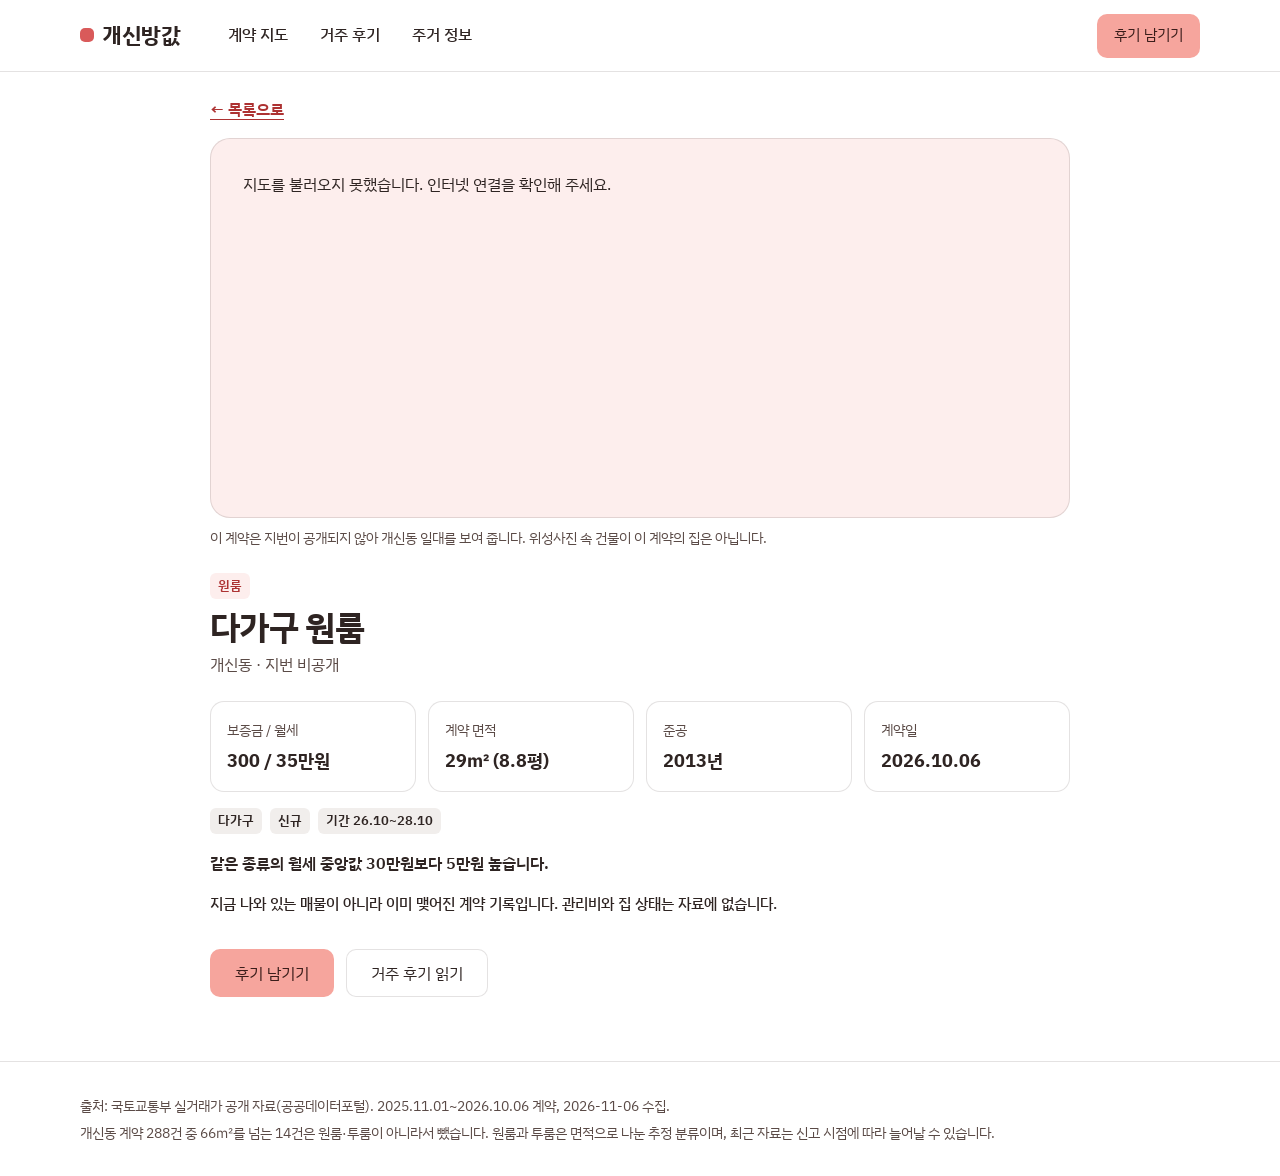
==== detail.html @ 0a4c121d "개신방값 사이트 첫 공개 Co-Authored-By: Claude Opus 5.5 <noreply@anthropic.com>" ====
<!doctype html>
<html lang="ko">
<head>
<meta charset="utf-8">
<meta name="viewport" content="width=device-width, initial-scale=1, viewport-fit=cover">
<link rel="preconnect" href="https://fonts.googleapis.com">
<link rel="preconnect" href="https://fonts.gstatic.com" crossorigin>
<link rel="stylesheet" href="https://fonts.googleapis.com/css2?family=IBM+Plex+Sans+KR:wght@400;500;600;700&display=swap">
<link rel="stylesheet" href="assets/vendor/leaflet.css">
<link rel="stylesheet" href="assets/site.css">
<title>계약 상세 | 개신방값</title>
<meta name="description" content="개신동 전월세 계약 상세 정보와 위성사진.">
</head>
<body data-page="detail">
<div id="head"></div>
<main id="main"><div class="wrap detail" id="detail"></div></main>
<div id="foot"></div>
<script src="assets/vendor/leaflet.js"></script>
<script src="assets/data.js"></script>
<script src="assets/coords.js"></script>
<script src="assets/site.js"></script>
</body>
</html>
---- assets/site.css ----
*, *::before, *::after { box-sizing: border-box; }
html, body { margin: 0; }

:root {
  --ground: #ffffff;
  --ground-alt: #fdeeed;
  --surface: #ffffff;
  --ink: #2e2422;
  --muted: #5a4a46;
  --line: rgba(46, 36, 34, .13);
  --accent: #f6a59d;
  --accent-hover: #f29389;
  --accent-ink: #3a1d1a;
  --accent-text: #ad3232;
  --mark: #d95a5a;
  --r-lg: 20px;
  --r-md: 14px;
  --r-sm: 10px;
  --nav: 72px;
  --tabs: 0px;
  --gut: 80px;
  --ease-out: cubic-bezier(.23, 1, .32, 1);
  color-scheme: light;
}

body {
  background: var(--ground);
  color: var(--ink);
  font: 400 16px/1.65 'IBM Plex Sans KR', 'Apple SD Gothic Neo', 'Malgun Gothic', sans-serif;
  word-break: keep-all;
  overflow-wrap: anywhere;
  padding-top: var(--nav);
  padding-bottom: var(--tabs);
}

a { color: inherit; }
h1, h2, h3, p, ul, ol { margin: 0; padding: 0; }
ul, ol { list-style: none; }
h1 { font-size: clamp(34px, 4.2vw, 56px); line-height: 1.18; font-weight: 700; letter-spacing: -.02em; }
h2 { font-size: clamp(26px, 2.8vw, 36px); line-height: 1.25; font-weight: 700; letter-spacing: -.015em; }
h3 { font-size: 22px; line-height: 1.35; font-weight: 600; }

:focus-visible { outline: 3px solid var(--accent-text); outline-offset: 2px; }

.wrap { width: min(1280px, 100% - var(--gut) * 2); margin: 0 auto; }
.skip { position: absolute; left: 0; top: 0; width: 1px; height: 1px; clip-path: inset(50%); }
.skip:focus { width: auto; height: auto; clip-path: none; background: var(--surface); padding: 8px 16px; z-index: 30; }

/* 머리글 */
.nav { position: fixed; inset: 0 0 auto; height: var(--nav); background: var(--ground); border-bottom: 1px solid var(--line); z-index: 10; }
.nav .wrap { height: 100%; display: flex; align-items: center; justify-content: space-between; gap: 32px; }
.logo { font-size: 22px; font-weight: 700; letter-spacing: -.02em; text-decoration: none; display: inline-flex; align-items: center; gap: 8px; }
.logo::before { content: ''; width: 14px; height: 14px; border-radius: 5px; background: var(--mark); }
.menu { display: flex; gap: 32px; }
.menu a { font-size: 16px; font-weight: 500; text-decoration: none; padding: 8px 0; border-bottom: 2px solid transparent; transition: color 150ms ease, border-color 150ms ease; white-space: nowrap; }
.menu a[aria-current='page'] { border-bottom-color: var(--mark); font-weight: 600; }
.tabs { display: none; }

/* 버튼 */
.btn { display: inline-flex; align-items: center; justify-content: center; min-height: 48px; padding: 0 24px; border-radius: var(--r-sm); border: 1px solid transparent; font: 600 16px/1 inherit; font-family: inherit; text-decoration: none; cursor: pointer; transition: transform 160ms var(--ease-out), background-color 150ms ease, border-color 150ms ease; }
.btn:active { transform: scale(.97); }
.btn--primary { background: var(--accent); color: var(--accent-ink); }
.btn--secondary { background: var(--surface); color: var(--ink); border-color: var(--line); }
.btn-row { display: flex; gap: 12px; flex-wrap: wrap; }
.link { color: var(--accent-text); font-weight: 600; text-underline-offset: 4px; }

/* 첫 화면 */
.hero { padding: 64px 0; background: var(--ground-alt); }
.hero .wrap { display: grid; grid-template-columns: minmax(0, 7fr) minmax(0, 5fr); gap: 64px; align-items: center; }
.hero .eyebrow { font-size: 15px; font-weight: 600; color: var(--accent-text); margin-bottom: 12px; }
.hero .lead { font-size: 19px; margin: 24px 0 32px; max-width: 34em; }
.facts { display: grid; grid-template-columns: repeat(3, minmax(0, 1fr)); gap: 24px; margin-top: 48px; padding-top: 24px; border-top: 1px solid var(--line); }
.facts dt { font-size: 14px; color: var(--muted); }
.facts dd { margin: 4px 0 0; font-size: 26px; font-weight: 700; letter-spacing: -.01em; }
.panel { background: var(--surface); border: 1px solid var(--line); border-radius: var(--r-lg); padding: 24px; }
.panel h2 { font-size: 20px; font-weight: 600; letter-spacing: 0; margin-bottom: 12px; }
.recent li { padding: 16px 0; border-top: 1px solid var(--line); }
.recent li:last-child { padding-bottom: 0; }
.recent .price { font-size: 20px; }
.panel .link { display: inline-block; margin-top: 16px; }

/* 구역 */
section.block { padding: 96px 0; }
section.block--alt { background: var(--ground-alt); }
.block .sub { margin-top: 12px; max-width: 44em; color: var(--muted); }
.grid3 { display: grid; grid-template-columns: repeat(3, minmax(0, 1fr)); gap: 24px; margin-top: 48px; }
.tile { display: block; background: var(--surface); border: 1px solid var(--line); border-radius: var(--r-lg); padding: 32px; text-decoration: none; transition: transform 200ms var(--ease-out), border-color 150ms ease; }
.tile .count { color: var(--muted); font-size: 15px; margin-top: 4px; }
.tile .big { font-size: 30px; font-weight: 700; letter-spacing: -.01em; margin-top: 24px; }
.tile .note { font-size: 15px; color: var(--muted); }
.tile .link { display: inline-block; margin-top: 24px; }
.split { display: grid; grid-template-columns: minmax(0, 5fr) minmax(0, 7fr); gap: 64px; align-items: start; }

/* 차트 */
.chart { margin-top: 0; }
.bars { display: grid; grid-template-columns: repeat(var(--n), minmax(0, 1fr)); gap: 2px; height: 260px; align-items: end; border-bottom: 1px solid var(--line); }
.bar { position: relative; height: 100%; display: flex; flex-direction: column; justify-content: flex-end; align-items: center; outline-offset: -2px; }
.bar i { display: block; width: min(100%, 28px); background: var(--mark); border-radius: 4px 4px 0 0; }
.bar b { font-size: 14px; font-weight: 600; margin-bottom: 4px; }
.bar .tip { --tx: -50%; position: absolute; left: 50%; bottom: calc(100% - 28px); transform: translate(var(--tx), 4px); background: var(--ink); color: #fff; font-size: 14px; padding: 4px 8px; border-radius: 6px; white-space: nowrap; opacity: 0; pointer-events: none; transition: opacity 125ms ease, transform 125ms var(--ease-out); z-index: 2; }
.bar:nth-child(-n+3) .tip { --tx: 0%; left: 0; }
.bar:nth-last-child(-n+3) .tip { --tx: 0%; left: auto; right: 0; }
.bar:hover .tip, .bar:focus .tip { opacity: 1; transform: translate(var(--tx), 0); }
.axis { display: grid; grid-template-columns: repeat(var(--n), minmax(0, 1fr)); gap: 2px; margin-top: 8px; font-size: 13px; color: var(--muted); text-align: center; }
.hbars li { display: grid; grid-template-columns: 120px minmax(0, 1fr) 48px; gap: 12px; align-items: center; padding: 6px 0; font-size: 15px; }
.hbars i { display: block; height: 16px; min-width: 4px; background: var(--mark); border-radius: 0 4px 4px 0; }
.hbars span:last-child { text-align: right; font-weight: 600; }
details { margin-top: 16px; font-size: 15px; }
summary { cursor: pointer; color: var(--accent-text); font-weight: 600; }

table { width: 100%; border-collapse: collapse; font-size: 15px; font-variant-numeric: tabular-nums; }
th, td { text-align: left; padding: 12px 8px; border-bottom: 1px solid var(--line); }
th { font-weight: 600; color: var(--muted); font-size: 14px; }

/* 목록 화면 */
.pagehead { padding: 48px 0 32px; background: var(--ground-alt); }
.pagehead .sub { margin-top: 12px; max-width: 46em; }
.notice { margin-top: 16px; font-size: 15px; font-weight: 500; }
.filters { display: flex; flex-wrap: wrap; gap: 16px; align-items: end; padding: 24px 0; border-bottom: 1px solid var(--line); }
.field { display: grid; gap: 4px; font-size: 14px; color: var(--muted); font-weight: 500; min-width: 136px; }
select { font: 500 16px/1.2 inherit; font-family: inherit; color: var(--ink); background: var(--surface); border: 1px solid var(--line); border-radius: var(--r-sm); min-height: 44px; padding: 0 12px; }
.seg { display: inline-flex; background: var(--surface); border: 1px solid var(--line); border-radius: var(--r-sm); padding: 3px; }
.seg button { font: 500 15px/1 inherit; font-family: inherit; min-height: 36px; padding: 0 16px; border: 0; border-radius: 7px; background: transparent; color: var(--ink); cursor: pointer; }
.seg button[aria-pressed='true'] { background: var(--accent); color: var(--accent-ink); font-weight: 600; }
.result { padding: 24px 0 16px; font-size: 17px; }
.result strong { font-weight: 700; }
.cards { display: grid; grid-template-columns: repeat(3, minmax(0, 1fr)); gap: 16px; padding-bottom: 96px; }
.card { background: var(--surface); border: 1px solid var(--line); border-radius: var(--r-md); padding: 20px; display: grid; gap: 8px; align-content: start; }
.price { font-size: 22px; font-weight: 700; letter-spacing: -.01em; display: flex; align-items: center; gap: 8px; flex-wrap: wrap; }
.chip { font-size: 13px; font-weight: 600; letter-spacing: 0; padding: 2px 8px; border-radius: 6px; background: var(--ground-alt); color: var(--accent-text); }
.chip--jeonse { background: #eef1ec; color: #3f5a42; }
.spec { font-size: 16px; }
.meta { font-size: 14px; color: var(--muted); }
.empty { grid-column: 1 / -1; text-align: center; padding: 64px 16px; display: grid; gap: 16px; justify-items: center; }

/* 주거 정보 */
.checks { margin-top: 48px; display: grid; grid-template-columns: repeat(2, minmax(0, 1fr)); gap: 16px 64px; }
.checks li { padding: 20px 0; border-top: 1px solid var(--line); }
.checks p { margin-top: 4px; }

.foot { border-top: 1px solid var(--line); padding: 32px 0; font-size: 14px; color: var(--muted); }
.foot p + p { margin-top: 4px; }

@media (hover: hover) and (pointer: fine) {
  .btn--primary:hover { background: var(--accent-hover); }
  .btn--secondary:hover { border-color: var(--ink); }
  .tile:hover { transform: translateY(-2px); border-color: var(--ink); }
  .menu a:hover { border-bottom-color: var(--line); }
  .menu a[aria-current='page']:hover { border-bottom-color: var(--mark); }
}

@media (max-width: 1023px) {
  :root { --gut: 40px; }
  .hero .wrap, .split { grid-template-columns: minmax(0, 1fr); gap: 48px; }
  .cards { grid-template-columns: repeat(2, minmax(0, 1fr)); }
  .menu { gap: 20px; }
}

@media (max-width: 719px) {
  :root { --gut: 16px; --nav: 56px; --tabs: calc(60px + env(safe-area-inset-bottom)); }
  .menu { display: none; }
  .tabs { position: fixed; inset: auto 0 0; display: grid; grid-template-columns: repeat(5, minmax(0, 1fr)); background: var(--surface); border-top: 1px solid var(--line); padding-bottom: env(safe-area-inset-bottom); z-index: 10; }
  .tabs a { min-height: 60px; display: flex; align-items: center; justify-content: center; text-align: center; font-size: 14px; font-weight: 500; line-height: 1.2; text-decoration: none; color: var(--muted); }
  .tabs a[aria-current='page'] { color: var(--accent-text); font-weight: 700; box-shadow: inset 0 2px 0 var(--mark); }
  .hero { padding: 40px 0; }
  .hero .lead { font-size: 17px; }
  .btn-row .btn { width: 100%; }
  .facts { grid-template-columns: repeat(2, minmax(0, 1fr)); gap: 16px; margin-top: 32px; }
  .facts dd { font-size: 22px; }
  section.block { padding: 64px 0; }
  .grid3, .cards, .checks { grid-template-columns: minmax(0, 1fr); }
  .grid3 { margin-top: 32px; gap: 12px; }
  .tile { padding: 24px; }
  .cards { padding-bottom: 48px; gap: 12px; }
  .filters { display: grid; grid-template-columns: repeat(2, minmax(0, 1fr)); gap: 12px; }
  .filters .field--seg { grid-column: 1 / -1; }
  .field { min-width: 0; }
  .seg { display: grid; grid-template-columns: repeat(3, minmax(0, 1fr)); }
  select { width: 100%; }
  .bars { height: 200px; }
  .axis { font-size: 13px; }
  .axis span:nth-child(even) { visibility: hidden; }
  .hbars li { grid-template-columns: 92px minmax(0, 1fr) 40px; gap: 8px; }
}

@media (prefers-reduced-motion: reduce) {
  .btn, .tile, .bar .tip { transition: none; }
  .btn:active { transform: none; }
  .tile:hover { transform: none; }
}

/* 거주 후기 */
.headaction { margin-top: 24px; }
.notice:empty { display: none; }
.seg--rooms button { white-space: nowrap; }
.facts--tight { margin: 0 0 24px; padding-top: 0; border-top: 0; }
.facts--tight:empty { display: none; }
.facts--tight dd { font-size: 20px; }
.comment { white-space: pre-line; }
.formwrap .sub { margin-bottom: 32px; }
fieldset { border: 0; border-top: 1px solid var(--line); margin: 0; padding: 24px 0 32px; min-width: 0; }
legend { font-size: 20px; font-weight: 600; padding: 0 16px 0 0; }
.formgrid { display: grid; grid-template-columns: repeat(3, minmax(0, 1fr)); gap: 16px 24px; margin-top: 12px; }
.formgrid select { width: 100%; }
.field--wide { margin-top: 12px; }
input:not([type='checkbox']), textarea { font: 400 16px/1.5 inherit; font-family: inherit; color: var(--ink); background: var(--surface); border: 1px solid var(--line); border-radius: var(--r-sm); min-height: 44px; padding: 8px 12px; width: 100%; }
input::placeholder { color: var(--muted); }
.checks-row { margin-top: 16px; font-size: 14px; font-weight: 500; color: var(--muted); }
.checks-row div { display: flex; flex-wrap: wrap; gap: 8px 20px; margin-top: 4px; }
.check { display: inline-flex; align-items: center; gap: 8px; min-height: 36px; font-size: 16px; color: var(--ink); cursor: pointer; }
.check input { width: 20px; height: 20px; accent-color: var(--accent-text); flex: none; }
.check--agree { align-items: flex-start; margin-bottom: 8px; }
.check--agree input { margin-top: 3px; }
.formerror { color: var(--accent-text); font-weight: 600; min-height: 28px; margin-bottom: 8px; }
.btn:disabled { opacity: .55; cursor: default; }

@media (max-width: 1023px) {
  .formgrid { grid-template-columns: repeat(2, minmax(0, 1fr)); }
}
@media (max-width: 719px) {
  .formgrid { grid-template-columns: minmax(0, 1fr); }
  .seg--rooms { grid-template-columns: repeat(2, minmax(0, 1fr)); }
  .tabs { grid-template-columns: repeat(6, minmax(0, 1fr)); }
  .tabs a { font-size: 13px; }
  #reviewForm .btn { width: 100%; }
}

.field[hidden] { display: none; }
html { scroll-padding-top: calc(var(--nav) + 16px); }

/* 계약 지도 */
.nav .navaction { min-height: 44px; padding: 0 16px; font-size: 15px; }
.nav .wrap { justify-content: flex-start; }
.menu { margin-left: 16px; margin-right: auto; }
.explorehead { padding: 32px 0 16px; }
.explore-title { font-size: clamp(26px, 2.8vw, 36px); }
#intro { margin-top: 8px; max-width: 52em; }
.searchrow { display: grid; grid-template-columns: minmax(0, 1fr) 160px; gap: 8px; margin-top: 20px; }
.searchrow select { width: 100%; }
.chiprow { display: flex; flex-wrap: wrap; gap: 8px 24px; margin-top: 12px; }
.chipset { display: flex; flex-wrap: wrap; gap: 8px; }
.chipset button { font: 500 15px/1 inherit; font-family: inherit; min-height: 40px; padding: 0 16px; border: 1px solid var(--line); border-radius: 999px; background: var(--surface); color: var(--ink); cursor: pointer; transition: transform 160ms var(--ease-out), background-color 150ms ease, border-color 150ms ease; }
.chipset button:active { transform: scale(.97); }
.chipset button[aria-pressed='true'] { background: var(--accent); border-color: var(--accent); color: var(--accent-ink); font-weight: 600; }
.explore { display: grid; grid-template-columns: minmax(0, 1fr) minmax(0, 1.1fr); gap: 32px; align-items: start; padding-bottom: 64px; }
.explore .result { padding: 8px 0 12px; }
.lcards { display: grid; gap: 12px; }
.lcard { display: grid; grid-template-columns: 96px minmax(0, 1fr); gap: 16px; background: var(--surface); border: 1px solid var(--line); border-radius: var(--r-md); padding: 12px; text-decoration: none; transition: transform 200ms var(--ease-out), border-color 150ms ease; }
.thumb { aspect-ratio: 1; border-radius: var(--r-sm); background: var(--ground-alt); color: var(--accent-text); font-size: 14px; font-weight: 600; display: grid; place-items: center; overflow: hidden; }
.thumb img { width: 100%; height: 100%; object-fit: cover; display: block; }
.ltitle { display: flex; justify-content: space-between; gap: 8px; align-items: flex-start; }
.ltitle h3 { font-size: 17px; font-weight: 600; }
.ltitle .chip { flex: none; }
.lprice { font-size: 17px; font-weight: 700; color: var(--accent-text); margin: 2px 0; }
.mapbox { position: sticky; top: calc(var(--nav) + 16px); height: calc(100vh - var(--nav) - 32px); min-height: 420px; border-radius: var(--r-lg); overflow: hidden; border: 1px solid var(--line); isolation: isolate; background: var(--ground-alt); }
.mapcanvas { width: 100%; height: 100%; }
.mapseg { position: absolute; top: 12px; right: 12px; z-index: 1000; }
.mapfail { padding: 32px; }
.pricepin span { display: inline-block; transform: translate(-50%, -50%); white-space: nowrap; border-radius: 999px; font: 600 14px/1 'IBM Plex Sans KR', sans-serif; padding: 8px 12px; border: 1px solid var(--line); }
.pricepin span { background: var(--mark); border-color: var(--mark); color: #fff; }
.leaflet-popup-content a { display: block; margin-top: 4px; color: var(--accent-text); }

/* 계약 상세 */
.detail { max-width: 860px; padding: 24px 0 64px; }
.back { display: inline-block; margin-bottom: 16px; }
.mapbox--detail { position: relative; top: 0; height: 380px; min-height: 0; margin-bottom: 8px; }
.mapnote { font-size: 14px; color: var(--muted); margin-bottom: 8px; }
.detail > .chip { display: inline-block; margin-top: 16px; }
.detail h1 { font-size: clamp(26px, 3vw, 34px); margin-top: 8px; }
.detail .sub { margin-top: 4px; color: var(--muted); }
.detail h2 { font-size: 22px; margin: 40px 0 16px; }
.stats { display: grid; grid-template-columns: repeat(4, minmax(0, 1fr)); gap: 12px; margin: 24px 0 0; }
.stats div { background: var(--surface); border: 1px solid var(--line); border-radius: var(--r-md); padding: 16px; }
.stats dt { font-size: 14px; color: var(--muted); }
.stats dd { margin: 4px 0 0; font-size: 18px; font-weight: 700; }
.chips { display: flex; flex-wrap: wrap; gap: 8px; margin-top: 16px; }
.chip--plain { background: #f1eeec; color: var(--ink); }
.compare { margin-top: 16px; font-weight: 600; }
.detailaction { margin-top: 32px; }

@media (hover: hover) and (pointer: fine) {
  .lcard:hover { transform: translateY(-2px); border-color: var(--ink); }
  .chipset button:hover { border-color: var(--ink); }
}
@media (max-width: 1023px) {
  .explore { grid-template-columns: minmax(0, 1fr); gap: 16px; }
  .explore .mapbox { order: -1; position: relative; top: 0; height: 340px; min-height: 0; }
  .stats { grid-template-columns: repeat(2, minmax(0, 1fr)); }
}
@media (max-width: 719px) {
  .tabs { grid-template-columns: repeat(3, minmax(0, 1fr)); }
  .tabs a { font-size: 14px; }
  .nav .navaction { margin-left: auto; min-height: 40px; }
  .explorehead { padding-top: 20px; }
  .explore .mapbox { height: 280px; }
  .mapbox--detail { height: 260px; }
  .searchrow { grid-template-columns: minmax(0, 1fr) 124px; }
  .lcard { grid-template-columns: 76px minmax(0, 1fr); gap: 12px; }
  .detail { padding-top: 16px; }
}
@media (prefers-reduced-motion: reduce) {
  .lcard, .chipset button { transition: none; }
  .lcard:hover { transform: none; }
  .chipset button:active { transform: none; }
}
.mapseg { display: inline-flex; }
.maphidden { position: absolute; left: 12px; bottom: 28px; z-index: 1000; max-width: calc(100% - 24px); background: var(--surface); border: 1px solid var(--line); border-radius: var(--r-sm); padding: 6px 12px; font-size: 14px; font-weight: 500; }
.maphidden:empty { display: none; }

/* 앱형 지도 화면 */
body[data-page='home'] { padding-bottom: 0; }
.app { display: grid; grid-template-columns: 460px minmax(0, 1fr); height: calc(100dvh - var(--nav)); }
.listpane { overflow-y: auto; padding: 24px; border-right: 1px solid var(--line); background: var(--ground); }
.listpane .explore-title { font-size: 26px; }
.listpane #intro { font-size: 15px; }
.listpane .searchrow { grid-template-columns: minmax(0, 1fr) 132px; }
.listpane .chiprow { gap: 8px; }
.listpane .chipset button { min-height: 36px; padding: 0 14px; font-size: 14px; }
.listpane .result { padding: 16px 0 8px; display: flex; align-items: center; gap: 8px; }
.listpane .foot { border: 0; padding: 24px 0 0; }
.listpane .foot .wrap { width: 100%; }
.clearpick { margin-left: auto; font: 600 14px/1 inherit; font-family: inherit; color: var(--accent-text); background: none; border: 0; cursor: pointer; padding: 8px 0; text-decoration: underline; text-underline-offset: 4px; }
.mapbox--full { position: relative; top: 0; height: 100%; min-height: 0; border: 0; border-radius: 0; }
.leaflet-container { font-family: 'IBM Plex Sans KR', 'Malgun Gothic', sans-serif; }
.mapseg { box-shadow: 0 2px 10px rgba(46, 36, 34, .16); }
.maphidden { bottom: 24px; box-shadow: 0 2px 10px rgba(46, 36, 34, .16); }
.leaflet-control-zoom { border: 0 !important; box-shadow: 0 2px 10px rgba(46, 36, 34, .16) !important; }
.pricepin { width: 0 !important; height: 0 !important; }
.pricepin span { position: absolute; left: 0; bottom: 8px; transform: translateX(-50%); padding: 8px 12px; background: var(--surface); color: var(--ink); border: 0; border-radius: 12px; font-size: 15px; font-weight: 700; box-shadow: 0 3px 12px rgba(46, 36, 34, .28); transition: transform 160ms var(--ease-out), background-color 150ms ease, color 150ms ease; }
.pricepin span::after { content: ''; position: absolute; left: 50%; bottom: -5px; width: 12px; height: 12px; margin-left: -6px; background: inherit; transform: rotate(45deg); border-radius: 2px; }
.pricepin em { font-style: normal; font-weight: 500; font-size: 13px; color: var(--muted); margin-left: 6px; }
.pricepin.is-active { z-index: 900 !important; }
.pricepin.is-active span, .pricepin.is-hover span { background: var(--mark); color: #fff; }
.pricepin.is-active em, .pricepin.is-hover em { color: #fff; }
.pricepin.is-hover span { transform: translateX(-50%) scale(1.06); }
@media (hover: hover) and (pointer: fine) {
  .pricepin:hover span { background: var(--mark); color: #fff; }
  .pricepin:hover em { color: #fff; }
}
@media (max-width: 1023px) {
  .app { display: flex; flex-direction: column; height: auto; }
  .mapbox--full { order: -1; height: 46vh; min-height: 300px; }
  .listpane { overflow: visible; border-right: 0; padding: 20px 16px calc(24px + var(--tabs)); }
}
@media (prefers-reduced-motion: reduce) {
  .pricepin span { transition: none; }
}
.tiles-soft { filter: saturate(.5) brightness(1.05) contrast(.94); }
body[data-page='home'] .nav .wrap { width: 100%; padding: 0 24px; }
.pricepin.is-left span { transform: translateX(calc(-100% + 16px)); }
.pricepin.is-right span { transform: translateX(-16px); }
.pricepin.is-left span::after { left: auto; right: 10px; }
.pricepin.is-right span::after { left: 16px; }
.pricepin.is-left.is-hover span { transform: translateX(calc(-100% + 16px)) scale(1.06); }
.pricepin.is-right.is-hover span { transform: translateX(-16px) scale(1.06); }
.trap { position: absolute; left: -9999px; width: 1px; height: 1px; opacity: 0; }
.formdone { font-weight: 600; margin-bottom: 8px; }
.formdone:empty { display: none; }
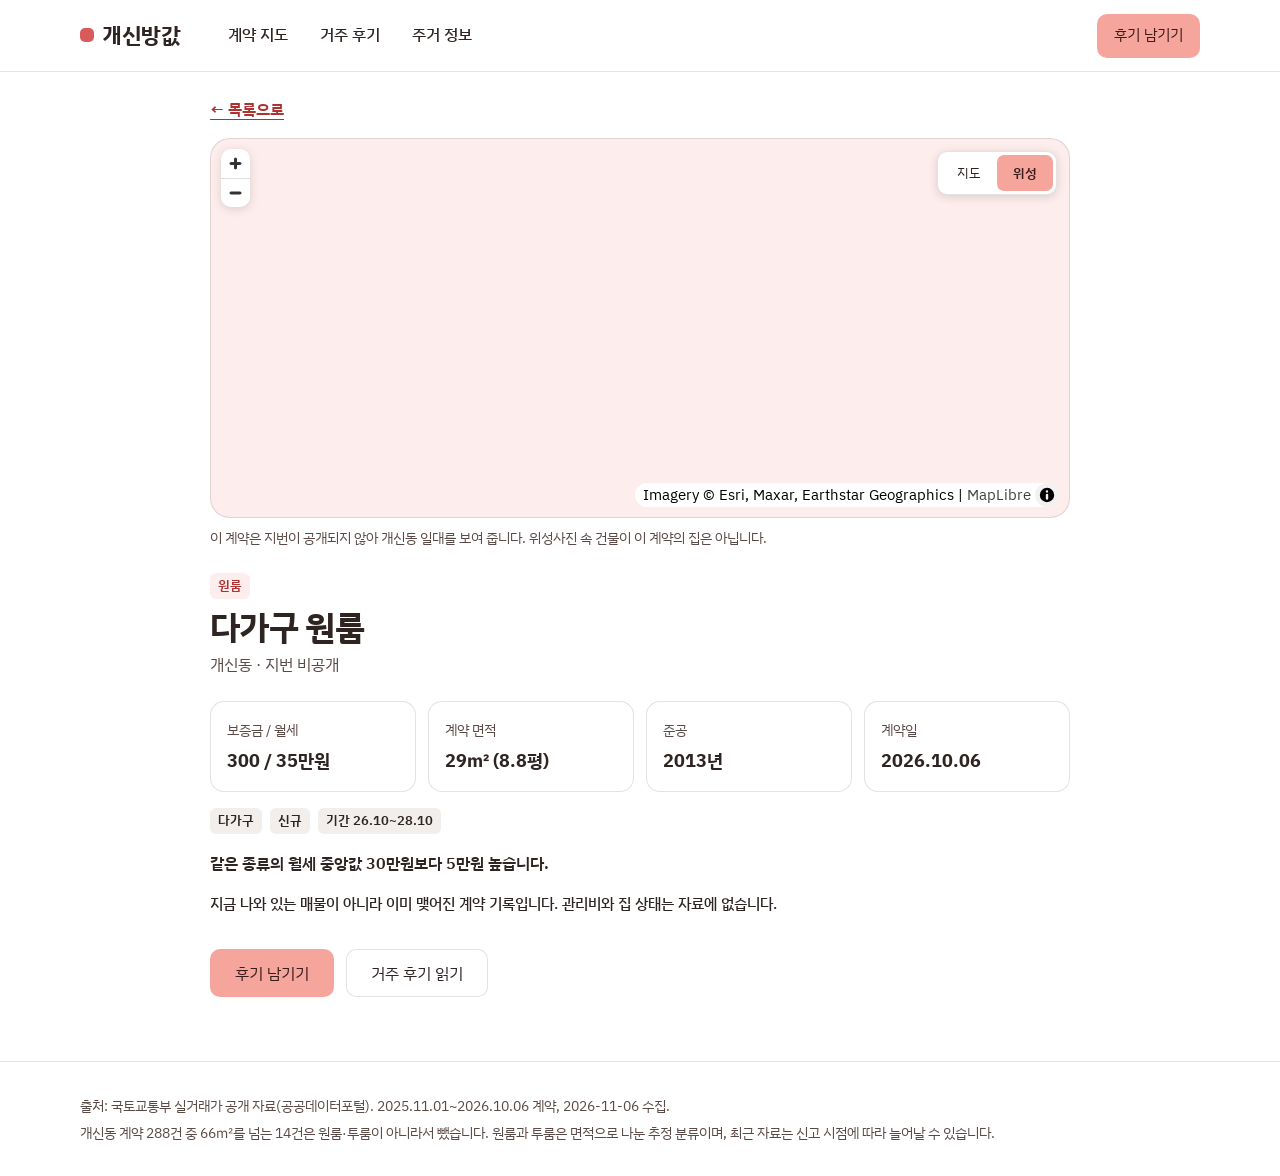
==== commit d6458145: "지도를 한글 벡터 지도로 교체 Co-Authored-By: Claude Opus 5.5 <noreply@anthropic.com>" ====
--- a/detail.html
+++ b/detail.html
@@ -6,7 +6,7 @@
 <link rel="preconnect" href="https://fonts.googleapis.com">
 <link rel="preconnect" href="https://fonts.gstatic.com" crossorigin>
 <link rel="stylesheet" href="https://fonts.googleapis.com/css2?family=IBM+Plex+Sans+KR:wght@400;500;600;700&display=swap">
-<link rel="stylesheet" href="assets/vendor/leaflet.css">
+<link rel="stylesheet" href="assets/vendor/maplibre-gl.css">
 <link rel="stylesheet" href="assets/site.css">
 <title>계약 상세 | 개신방값</title>
 <meta name="description" content="개신동 전월세 계약 상세 정보와 위성사진.">
@@ -15,7 +15,7 @@
 <div id="head"></div>
 <main id="main"><div class="wrap detail" id="detail"></div></main>
 <div id="foot"></div>
-<script src="assets/vendor/leaflet.js"></script>
+<script src="assets/vendor/maplibre-gl.js"></script>
 <script src="assets/data.js"></script>
 <script src="assets/coords.js"></script>
 <script src="assets/site.js"></script>
--- a/assets/vendor/maplibre-gl.css
+++ b/assets/vendor/maplibre-gl.css
@@ -0,0 +1 @@
+.maplibregl-map{font:12px/20px Helvetica Neue,Arial,Helvetica,sans-serif;overflow:hidden;position:relative;-webkit-tap-highlight-color:rgb(0 0 0/0)}.maplibregl-canvas{left:0;position:absolute;top:0}.maplibregl-map:fullscreen{height:100%;width:100%}.maplibregl-ctrl-group button.maplibregl-ctrl-compass{touch-action:none}.maplibregl-canvas-container.maplibregl-interactive,.maplibregl-ctrl-group button.maplibregl-ctrl-compass{cursor:grab;-webkit-user-select:none;-moz-user-select:none;user-select:none}.maplibregl-canvas-container.maplibregl-interactive.maplibregl-track-pointer{cursor:pointer}.maplibregl-canvas-container.maplibregl-interactive:active,.maplibregl-ctrl-group button.maplibregl-ctrl-compass:active{cursor:grabbing}.maplibregl-canvas-container.maplibregl-touch-zoom-rotate,.maplibregl-canvas-container.maplibregl-touch-zoom-rotate .maplibregl-canvas{touch-action:pan-x pan-y}.maplibregl-canvas-container.maplibregl-touch-drag-pan,.maplibregl-canvas-container.maplibregl-touch-drag-pan .maplibregl-canvas{touch-action:pinch-zoom}.maplibregl-canvas-container.maplibregl-touch-zoom-rotate.maplibregl-touch-drag-pan,.maplibregl-canvas-container.maplibregl-touch-zoom-rotate.maplibregl-touch-drag-pan .maplibregl-canvas{touch-action:none}.maplibregl-canvas-container.maplibregl-touch-drag-pan.maplibregl-cooperative-gestures,.maplibregl-canvas-container.maplibregl-touch-drag-pan.maplibregl-cooperative-gestures .maplibregl-canvas{touch-action:pan-x pan-y}.maplibregl-ctrl-bottom-left,.maplibregl-ctrl-bottom-right,.maplibregl-ctrl-top-left,.maplibregl-ctrl-top-right{pointer-events:none;position:absolute;z-index:2}.maplibregl-ctrl-top-left{left:0;top:0}.maplibregl-ctrl-top-right{right:0;top:0}.maplibregl-ctrl-bottom-left{bottom:0;left:0}.maplibregl-ctrl-bottom-right{bottom:0;right:0}.maplibregl-ctrl{clear:both;pointer-events:auto;transform:translate(0)}.maplibregl-ctrl-top-left .maplibregl-ctrl{float:left;margin:10px 0 0 10px}.maplibregl-ctrl-top-right .maplibregl-ctrl{float:right;margin:10px 10px 0 0}.maplibregl-ctrl-bottom-left .maplibregl-ctrl{float:left;margin:0 0 10px 10px}.maplibregl-ctrl-bottom-right .maplibregl-ctrl{float:right;margin:0 10px 10px 0}.maplibregl-ctrl-group{background:#fff;border-radius:4px}.maplibregl-ctrl-group:not(:empty){box-shadow:0 0 0 2px rgba(0,0,0,.1)}@media (forced-colors:active){.maplibregl-ctrl-group:not(:empty){box-shadow:0 0 0 2px ButtonText}}.maplibregl-ctrl-group button{background-color:transparent;border:0;box-sizing:border-box;cursor:pointer;display:block;height:29px;outline:none;padding:0;width:29px}.maplibregl-ctrl-group button+button{border-top:1px solid #ddd}.maplibregl-ctrl button .maplibregl-ctrl-icon{background-position:50%;background-repeat:no-repeat;display:block;height:100%;width:100%}@media (forced-colors:active){.maplibregl-ctrl-icon{background-color:transparent}.maplibregl-ctrl-group button+button{border-top:1px solid ButtonText}}.maplibregl-ctrl button::-moz-focus-inner{border:0;padding:0}.maplibregl-ctrl-attrib-button:focus,.maplibregl-ctrl-group button:focus{box-shadow:0 0 2px 2px #0096ff}.maplibregl-ctrl button:disabled{cursor:not-allowed}.maplibregl-ctrl button:disabled .maplibregl-ctrl-icon{opacity:.25}.maplibregl-ctrl button:not(:disabled):hover{background-color:rgb(0 0 0/5%)}.maplibregl-ctrl-group button:focus:focus-visible{box-shadow:0 0 2px 2px #0096ff}.maplibregl-ctrl-group button:focus:not(:focus-visible){box-shadow:none}.maplibregl-ctrl-group button:focus:first-child{border-radius:4px 4px 0 0}.maplibregl-ctrl-group button:focus:last-child{border-radius:0 0 4px 4px}.maplibregl-ctrl-group button:focus:only-child{border-radius:inherit}.maplibregl-ctrl button.maplibregl-ctrl-zoom-out .maplibregl-ctrl-icon{background-image:url("data:image/svg+xml;charset=utf-8,%3Csvg xmlns='http://www.w3.org/2000/svg' width='29' height='29' fill='%23333' viewBox='0 0 29 29'%3E%3Cpath d='M10 13c-.75 0-1.5.75-1.5 1.5S9.25 16 10 16h9c.75 0 1.5-.75 1.5-1.5S19.75 13 19 13z'/%3E%3C/svg%3E")}.maplibregl-ctrl button.maplibregl-ctrl-zoom-in .maplibregl-ctrl-icon{background-image:url("data:image/svg+xml;charset=utf-8,%3Csvg xmlns='http://www.w3.org/2000/svg' width='29' height='29' fill='%23333' viewBox='0 0 29 29'%3E%3Cpath d='M14.5 8.5c-.75 0-1.5.75-1.5 1.5v3h-3c-.75 0-1.5.75-1.5 1.5S9.25 16 10 16h3v3c0 .75.75 1.5 1.5 1.5S16 19.75 16 19v-3h3c.75 0 1.5-.75 1.5-1.5S19.75 13 19 13h-3v-3c0-.75-.75-1.5-1.5-1.5'/%3E%3C/svg%3E")}@media (forced-colors:active){.maplibregl-ctrl button.maplibregl-ctrl-zoom-out .maplibregl-ctrl-icon{background-image:url("data:image/svg+xml;charset=utf-8,%3Csvg xmlns='http://www.w3.org/2000/svg' width='29' height='29' fill='%23fff' viewBox='0 0 29 29'%3E%3Cpath d='M10 13c-.75 0-1.5.75-1.5 1.5S9.25 16 10 16h9c.75 0 1.5-.75 1.5-1.5S19.75 13 19 13z'/%3E%3C/svg%3E")}.maplibregl-ctrl button.maplibregl-ctrl-zoom-in .maplibregl-ctrl-icon{background-image:url("data:image/svg+xml;charset=utf-8,%3Csvg xmlns='http://www.w3.org/2000/svg' width='29' height='29' fill='%23fff' viewBox='0 0 29 29'%3E%3Cpath d='M14.5 8.5c-.75 0-1.5.75-1.5 1.5v3h-3c-.75 0-1.5.75-1.5 1.5S9.25 16 10 16h3v3c0 .75.75 1.5 1.5 1.5S16 19.75 16 19v-3h3c.75 0 1.5-.75 1.5-1.5S19.75 13 19 13h-3v-3c0-.75-.75-1.5-1.5-1.5'/%3E%3C/svg%3E")}}@media (forced-colors:active) and (prefers-color-scheme:light){.maplibregl-ctrl button.maplibregl-ctrl-zoom-out .maplibregl-ctrl-icon{background-image:url("data:image/svg+xml;charset=utf-8,%3Csvg xmlns='http://www.w3.org/2000/svg' width='29' height='29' viewBox='0 0 29 29'%3E%3Cpath d='M10 13c-.75 0-1.5.75-1.5 1.5S9.25 16 10 16h9c.75 0 1.5-.75 1.5-1.5S19.75 13 19 13z'/%3E%3C/svg%3E")}.maplibregl-ctrl button.maplibregl-ctrl-zoom-in .maplibregl-ctrl-icon{background-image:url("data:image/svg+xml;charset=utf-8,%3Csvg xmlns='http://www.w3.org/2000/svg' width='29' height='29' viewBox='0 0 29 29'%3E%3Cpath d='M14.5 8.5c-.75 0-1.5.75-1.5 1.5v3h-3c-.75 0-1.5.75-1.5 1.5S9.25 16 10 16h3v3c0 .75.75 1.5 1.5 1.5S16 19.75 16 19v-3h3c.75 0 1.5-.75 1.5-1.5S19.75 13 19 13h-3v-3c0-.75-.75-1.5-1.5-1.5'/%3E%3C/svg%3E")}}.maplibregl-ctrl button.maplibregl-ctrl-fullscreen .maplibregl-ctrl-icon{background-image:url("data:image/svg+xml;charset=utf-8,%3Csvg xmlns='http://www.w3.org/2000/svg' width='29' height='29' fill='%23333' viewBox='0 0 29 29'%3E%3Cpath d='M24 16v5.5c0 1.75-.75 2.5-2.5 2.5H16v-1l3-1.5-4-5.5 1-1 5.5 4 1.5-3zM6 16l1.5 3 5.5-4 1 1-4 5.5 3 1.5v1H7.5C5.75 24 5 23.25 5 21.5V16zm7-11v1l-3 1.5 4 5.5-1 1-5.5-4L6 13H5V7.5C5 5.75 5.75 5 7.5 5zm11 2.5c0-1.75-.75-2.5-2.5-2.5H16v1l3 1.5-4 5.5 1 1 5.5-4 1.5 3h1z'/%3E%3C/svg%3E")}.maplibregl-ctrl button.maplibregl-ctrl-shrink .maplibregl-ctrl-icon{background-image:url("data:image/svg+xml;charset=utf-8,%3Csvg xmlns='http://www.w3.org/2000/svg' width='29' height='29' viewBox='0 0 29 29'%3E%3Cpath d='M18.5 16c-1.75 0-2.5.75-2.5 2.5V24h1l1.5-3 5.5 4 1-1-4-5.5 3-1.5v-1zM13 18.5c0-1.75-.75-2.5-2.5-2.5H5v1l3 1.5L4 24l1 1 5.5-4 1.5 3h1zm3-8c0 1.75.75 2.5 2.5 2.5H24v-1l-3-1.5L25 5l-1-1-5.5 4L17 5h-1zM10.5 13c1.75 0 2.5-.75 2.5-2.5V5h-1l-1.5 3L5 4 4 5l4 5.5L5 12v1z'/%3E%3C/svg%3E")}@media (forced-colors:active){.maplibregl-ctrl button.maplibregl-ctrl-fullscreen .maplibregl-ctrl-icon{background-image:url("data:image/svg+xml;charset=utf-8,%3Csvg xmlns='http://www.w3.org/2000/svg' width='29' height='29' fill='%23fff' viewBox='0 0 29 29'%3E%3Cpath d='M24 16v5.5c0 1.75-.75 2.5-2.5 2.5H16v-1l3-1.5-4-5.5 1-1 5.5 4 1.5-3zM6 16l1.5 3 5.5-4 1 1-4 5.5 3 1.5v1H7.5C5.75 24 5 23.25 5 21.5V16zm7-11v1l-3 1.5 4 5.5-1 1-5.5-4L6 13H5V7.5C5 5.75 5.75 5 7.5 5zm11 2.5c0-1.75-.75-2.5-2.5-2.5H16v1l3 1.5-4 5.5 1 1 5.5-4 1.5 3h1z'/%3E%3C/svg%3E")}.maplibregl-ctrl button.maplibregl-ctrl-shrink .maplibregl-ctrl-icon{background-image:url("data:image/svg+xml;charset=utf-8,%3Csvg xmlns='http://www.w3.org/2000/svg' width='29' height='29' fill='%23fff' viewBox='0 0 29 29'%3E%3Cpath d='M18.5 16c-1.75 0-2.5.75-2.5 2.5V24h1l1.5-3 5.5 4 1-1-4-5.5 3-1.5v-1zM13 18.5c0-1.75-.75-2.5-2.5-2.5H5v1l3 1.5L4 24l1 1 5.5-4 1.5 3h1zm3-8c0 1.75.75 2.5 2.5 2.5H24v-1l-3-1.5L25 5l-1-1-5.5 4L17 5h-1zM10.5 13c1.75 0 2.5-.75 2.5-2.5V5h-1l-1.5 3L5 4 4 5l4 5.5L5 12v1z'/%3E%3C/svg%3E")}}@media (forced-colors:active) and (prefers-color-scheme:light){.maplibregl-ctrl button.maplibregl-ctrl-fullscreen .maplibregl-ctrl-icon{background-image:url("data:image/svg+xml;charset=utf-8,%3Csvg xmlns='http://www.w3.org/2000/svg' width='29' height='29' viewBox='0 0 29 29'%3E%3Cpath d='M24 16v5.5c0 1.75-.75 2.5-2.5 2.5H16v-1l3-1.5-4-5.5 1-1 5.5 4 1.5-3zM6 16l1.5 3 5.5-4 1 1-4 5.5 3 1.5v1H7.5C5.75 24 5 23.25 5 21.5V16zm7-11v1l-3 1.5 4 5.5-1 1-5.5-4L6 13H5V7.5C5 5.75 5.75 5 7.5 5zm11 2.5c0-1.75-.75-2.5-2.5-2.5H16v1l3 1.5-4 5.5 1 1 5.5-4 1.5 3h1z'/%3E%3C/svg%3E")}.maplibregl-ctrl button.maplibregl-ctrl-shrink .maplibregl-ctrl-icon{background-image:url("data:image/svg+xml;charset=utf-8,%3Csvg xmlns='http://www.w3.org/2000/svg' width='29' height='29' viewBox='0 0 29 29'%3E%3Cpath d='M18.5 16c-1.75 0-2.5.75-2.5 2.5V24h1l1.5-3 5.5 4 1-1-4-5.5 3-1.5v-1zM13 18.5c0-1.75-.75-2.5-2.5-2.5H5v1l3 1.5L4 24l1 1 5.5-4 1.5 3h1zm3-8c0 1.75.75 2.5 2.5 2.5H24v-1l-3-1.5L25 5l-1-1-5.5 4L17 5h-1zM10.5 13c1.75 0 2.5-.75 2.5-2.5V5h-1l-1.5 3L5 4 4 5l4 5.5L5 12v1z'/%3E%3C/svg%3E")}}.maplibregl-ctrl button.maplibregl-ctrl-compass .maplibregl-ctrl-icon{background-image:url("data:image/svg+xml;charset=utf-8,%3Csvg xmlns='http://www.w3.org/2000/svg' width='29' height='29' fill='%23333' viewBox='0 0 29 29'%3E%3Cpath d='m10.5 14 4-8 4 8z'/%3E%3Cpath fill='%23ccc' d='m10.5 16 4 8 4-8z'/%3E%3C/svg%3E")}@media (forced-colors:active){.maplibregl-ctrl button.maplibregl-ctrl-compass .maplibregl-ctrl-icon{background-image:url("data:image/svg+xml;charset=utf-8,%3Csvg xmlns='http://www.w3.org/2000/svg' width='29' height='29' fill='%23fff' viewBox='0 0 29 29'%3E%3Cpath d='m10.5 14 4-8 4 8z'/%3E%3Cpath fill='%23ccc' d='m10.5 16 4 8 4-8z'/%3E%3C/svg%3E")}}@media (forced-colors:active) and (prefers-color-scheme:light){.maplibregl-ctrl button.maplibregl-ctrl-compass .maplibregl-ctrl-icon{background-image:url("data:image/svg+xml;charset=utf-8,%3Csvg xmlns='http://www.w3.org/2000/svg' width='29' height='29' viewBox='0 0 29 29'%3E%3Cpath d='m10.5 14 4-8 4 8z'/%3E%3Cpath fill='%23ccc' d='m10.5 16 4 8 4-8z'/%3E%3C/svg%3E")}}.maplibregl-ctrl button.maplibregl-ctrl-terrain .maplibregl-ctrl-icon{background-image:url("data:image/svg+xml;charset=utf-8,%3Csvg xmlns='http://www.w3.org/2000/svg' width='22' height='22' fill='%23333' viewBox='0 0 22 22'%3E%3Cpath d='m1.754 13.406 4.453-4.851 3.09 3.09 3.281 3.277.969-.969-3.309-3.312 3.844-4.121 6.148 6.886h1.082v-.855l-7.207-8.07-4.84 5.187L6.169 6.57l-5.48 5.965v.871ZM.688 16.844h20.625v1.375H.688Zm0 0'/%3E%3C/svg%3E")}.maplibregl-ctrl button.maplibregl-ctrl-terrain-enabled .maplibregl-ctrl-icon{background-image:url("data:image/svg+xml;charset=utf-8,%3Csvg xmlns='http://www.w3.org/2000/svg' width='22' height='22' fill='%2333b5e5' viewBox='0 0 22 22'%3E%3Cpath d='m1.754 13.406 4.453-4.851 3.09 3.09 3.281 3.277.969-.969-3.309-3.312 3.844-4.121 6.148 6.886h1.082v-.855l-7.207-8.07-4.84 5.187L6.169 6.57l-5.48 5.965v.871ZM.688 16.844h20.625v1.375H.688Zm0 0'/%3E%3C/svg%3E")}.maplibregl-ctrl button.maplibregl-ctrl-geolocate .maplibregl-ctrl-icon{background-image:url("data:image/svg+xml;charset=utf-8,%3Csvg xmlns='http://www.w3.org/2000/svg' width='29' height='29' fill='%23333' viewBox='0 0 20 20'%3E%3Cpath d='M10 4C9 4 9 5 9 5v.1A5 5 0 0 0 5.1 9H5s-1 0-1 1 1 1 1 1h.1A5 5 0 0 0 9 14.9v.1s0 1 1 1 1-1 1-1v-.1a5 5 0 0 0 3.9-3.9h.1s1 0 1-1-1-1-1-1h-.1A5 5 0 0 0 11 5.1V5s0-1-1-1m0 2.5a3.5 3.5 0 1 1 0 7 3.5 3.5 0 1 1 0-7'/%3E%3Ccircle cx='10' cy='10' r='2'/%3E%3C/svg%3E")}.maplibregl-ctrl button.maplibregl-ctrl-geolocate:disabled .maplibregl-ctrl-icon{background-image:url("data:image/svg+xml;charset=utf-8,%3Csvg xmlns='http://www.w3.org/2000/svg' width='29' height='29' fill='%23aaa' viewBox='0 0 20 20'%3E%3Cpath d='M10 4C9 4 9 5 9 5v.1A5 5 0 0 0 5.1 9H5s-1 0-1 1 1 1 1 1h.1A5 5 0 0 0 9 14.9v.1s0 1 1 1 1-1 1-1v-.1a5 5 0 0 0 3.9-3.9h.1s1 0 1-1-1-1-1-1h-.1A5 5 0 0 0 11 5.1V5s0-1-1-1m0 2.5a3.5 3.5 0 1 1 0 7 3.5 3.5 0 1 1 0-7'/%3E%3Ccircle cx='10' cy='10' r='2'/%3E%3Cpath fill='red' d='m14 5 1 1-9 9-1-1z'/%3E%3C/svg%3E")}.maplibregl-ctrl button.maplibregl-ctrl-geolocate.maplibregl-ctrl-geolocate-active .maplibregl-ctrl-icon{background-image:url("data:image/svg+xml;charset=utf-8,%3Csvg xmlns='http://www.w3.org/2000/svg' width='29' height='29' fill='%2333b5e5' viewBox='0 0 20 20'%3E%3Cpath d='M10 4C9 4 9 5 9 5v.1A5 5 0 0 0 5.1 9H5s-1 0-1 1 1 1 1 1h.1A5 5 0 0 0 9 14.9v.1s0 1 1 1 1-1 1-1v-.1a5 5 0 0 0 3.9-3.9h.1s1 0 1-1-1-1-1-1h-.1A5 5 0 0 0 11 5.1V5s0-1-1-1m0 2.5a3.5 3.5 0 1 1 0 7 3.5 3.5 0 1 1 0-7'/%3E%3Ccircle cx='10' cy='10' r='2'/%3E%3C/svg%3E")}.maplibregl-ctrl button.maplibregl-ctrl-geolocate.maplibregl-ctrl-geolocate-active-error .maplibregl-ctrl-icon{background-image:url("data:image/svg+xml;charset=utf-8,%3Csvg xmlns='http://www.w3.org/2000/svg' width='29' height='29' fill='%23e58978' viewBox='0 0 20 20'%3E%3Cpath d='M10 4C9 4 9 5 9 5v.1A5 5 0 0 0 5.1 9H5s-1 0-1 1 1 1 1 1h.1A5 5 0 0 0 9 14.9v.1s0 1 1 1 1-1 1-1v-.1a5 5 0 0 0 3.9-3.9h.1s1 0 1-1-1-1-1-1h-.1A5 5 0 0 0 11 5.1V5s0-1-1-1m0 2.5a3.5 3.5 0 1 1 0 7 3.5 3.5 0 1 1 0-7'/%3E%3Ccircle cx='10' cy='10' r='2'/%3E%3C/svg%3E")}.maplibregl-ctrl button.maplibregl-ctrl-geolocate.maplibregl-ctrl-geolocate-background .maplibregl-ctrl-icon{background-image:url("data:image/svg+xml;charset=utf-8,%3Csvg xmlns='http://www.w3.org/2000/svg' width='29' height='29' fill='%2333b5e5' viewBox='0 0 20 20'%3E%3Cpath d='M10 4C9 4 9 5 9 5v.1A5 5 0 0 0 5.1 9H5s-1 0-1 1 1 1 1 1h.1A5 5 0 0 0 9 14.9v.1s0 1 1 1 1-1 1-1v-.1a5 5 0 0 0 3.9-3.9h.1s1 0 1-1-1-1-1-1h-.1A5 5 0 0 0 11 5.1V5s0-1-1-1m0 2.5a3.5 3.5 0 1 1 0 7 3.5 3.5 0 1 1 0-7'/%3E%3C/svg%3E")}.maplibregl-ctrl button.maplibregl-ctrl-geolocate.maplibregl-ctrl-geolocate-background-error .maplibregl-ctrl-icon{background-image:url("data:image/svg+xml;charset=utf-8,%3Csvg xmlns='http://www.w3.org/2000/svg' width='29' height='29' fill='%23e54e33' viewBox='0 0 20 20'%3E%3Cpath d='M10 4C9 4 9 5 9 5v.1A5 5 0 0 0 5.1 9H5s-1 0-1 1 1 1 1 1h.1A5 5 0 0 0 9 14.9v.1s0 1 1 1 1-1 1-1v-.1a5 5 0 0 0 3.9-3.9h.1s1 0 1-1-1-1-1-1h-.1A5 5 0 0 0 11 5.1V5s0-1-1-1m0 2.5a3.5 3.5 0 1 1 0 7 3.5 3.5 0 1 1 0-7'/%3E%3C/svg%3E")}.maplibregl-ctrl button.maplibregl-ctrl-geolocate.maplibregl-ctrl-geolocate-waiting .maplibregl-ctrl-icon{animation:maplibregl-spin 2s linear infinite}@media (forced-colors:active){.maplibregl-ctrl button.maplibregl-ctrl-geolocate .maplibregl-ctrl-icon{background-image:url("data:image/svg+xml;charset=utf-8,%3Csvg xmlns='http://www.w3.org/2000/svg' width='29' height='29' fill='%23fff' viewBox='0 0 20 20'%3E%3Cpath d='M10 4C9 4 9 5 9 5v.1A5 5 0 0 0 5.1 9H5s-1 0-1 1 1 1 1 1h.1A5 5 0 0 0 9 14.9v.1s0 1 1 1 1-1 1-1v-.1a5 5 0 0 0 3.9-3.9h.1s1 0 1-1-1-1-1-1h-.1A5 5 0 0 0 11 5.1V5s0-1-1-1m0 2.5a3.5 3.5 0 1 1 0 7 3.5 3.5 0 1 1 0-7'/%3E%3Ccircle cx='10' cy='10' r='2'/%3E%3C/svg%3E")}.maplibregl-ctrl button.maplibregl-ctrl-geolocate:disabled .maplibregl-ctrl-icon{background-image:url("data:image/svg+xml;charset=utf-8,%3Csvg xmlns='http://www.w3.org/2000/svg' width='29' height='29' fill='%23999' viewBox='0 0 20 20'%3E%3Cpath d='M10 4C9 4 9 5 9 5v.1A5 5 0 0 0 5.1 9H5s-1 0-1 1 1 1 1 1h.1A5 5 0 0 0 9 14.9v.1s0 1 1 1 1-1 1-1v-.1a5 5 0 0 0 3.9-3.9h.1s1 0 1-1-1-1-1-1h-.1A5 5 0 0 0 11 5.1V5s0-1-1-1m0 2.5a3.5 3.5 0 1 1 0 7 3.5 3.5 0 1 1 0-7'/%3E%3Ccircle cx='10' cy='10' r='2'/%3E%3Cpath fill='red' d='m14 5 1 1-9 9-1-1z'/%3E%3C/svg%3E")}.maplibregl-ctrl button.maplibregl-ctrl-geolocate.maplibregl-ctrl-geolocate-active .maplibregl-ctrl-icon{background-image:url("data:image/svg+xml;charset=utf-8,%3Csvg xmlns='http://www.w3.org/2000/svg' width='29' height='29' fill='%2333b5e5' viewBox='0 0 20 20'%3E%3Cpath d='M10 4C9 4 9 5 9 5v.1A5 5 0 0 0 5.1 9H5s-1 0-1 1 1 1 1 1h.1A5 5 0 0 0 9 14.9v.1s0 1 1 1 1-1 1-1v-.1a5 5 0 0 0 3.9-3.9h.1s1 0 1-1-1-1-1-1h-.1A5 5 0 0 0 11 5.1V5s0-1-1-1m0 2.5a3.5 3.5 0 1 1 0 7 3.5 3.5 0 1 1 0-7'/%3E%3Ccircle cx='10' cy='10' r='2'/%3E%3C/svg%3E")}.maplibregl-ctrl button.maplibregl-ctrl-geolocate.maplibregl-ctrl-geolocate-active-error .maplibregl-ctrl-icon{background-image:url("data:image/svg+xml;charset=utf-8,%3Csvg xmlns='http://www.w3.org/2000/svg' width='29' height='29' fill='%23e58978' viewBox='0 0 20 20'%3E%3Cpath d='M10 4C9 4 9 5 9 5v.1A5 5 0 0 0 5.1 9H5s-1 0-1 1 1 1 1 1h.1A5 5 0 0 0 9 14.9v.1s0 1 1 1 1-1 1-1v-.1a5 5 0 0 0 3.9-3.9h.1s1 0 1-1-1-1-1-1h-.1A5 5 0 0 0 11 5.1V5s0-1-1-1m0 2.5a3.5 3.5 0 1 1 0 7 3.5 3.5 0 1 1 0-7'/%3E%3Ccircle cx='10' cy='10' r='2'/%3E%3C/svg%3E")}.maplibregl-ctrl button.maplibregl-ctrl-geolocate.maplibregl-ctrl-geolocate-background .maplibregl-ctrl-icon{background-image:url("data:image/svg+xml;charset=utf-8,%3Csvg xmlns='http://www.w3.org/2000/svg' width='29' height='29' fill='%2333b5e5' viewBox='0 0 20 20'%3E%3Cpath d='M10 4C9 4 9 5 9 5v.1A5 5 0 0 0 5.1 9H5s-1 0-1 1 1 1 1 1h.1A5 5 0 0 0 9 14.9v.1s0 1 1 1 1-1 1-1v-.1a5 5 0 0 0 3.9-3.9h.1s1 0 1-1-1-1-1-1h-.1A5 5 0 0 0 11 5.1V5s0-1-1-1m0 2.5a3.5 3.5 0 1 1 0 7 3.5 3.5 0 1 1 0-7'/%3E%3C/svg%3E")}.maplibregl-ctrl button.maplibregl-ctrl-geolocate.maplibregl-ctrl-geolocate-background-error .maplibregl-ctrl-icon{background-image:url("data:image/svg+xml;charset=utf-8,%3Csvg xmlns='http://www.w3.org/2000/svg' width='29' height='29' fill='%23e54e33' viewBox='0 0 20 20'%3E%3Cpath d='M10 4C9 4 9 5 9 5v.1A5 5 0 0 0 5.1 9H5s-1 0-1 1 1 1 1 1h.1A5 5 0 0 0 9 14.9v.1s0 1 1 1 1-1 1-1v-.1a5 5 0 0 0 3.9-3.9h.1s1 0 1-1-1-1-1-1h-.1A5 5 0 0 0 11 5.1V5s0-1-1-1m0 2.5a3.5 3.5 0 1 1 0 7 3.5 3.5 0 1 1 0-7'/%3E%3C/svg%3E")}}@media (forced-colors:active) and (prefers-color-scheme:light){.maplibregl-ctrl button.maplibregl-ctrl-geolocate .maplibregl-ctrl-icon{background-image:url("data:image/svg+xml;charset=utf-8,%3Csvg xmlns='http://www.w3.org/2000/svg' width='29' height='29' viewBox='0 0 20 20'%3E%3Cpath d='M10 4C9 4 9 5 9 5v.1A5 5 0 0 0 5.1 9H5s-1 0-1 1 1 1 1 1h.1A5 5 0 0 0 9 14.9v.1s0 1 1 1 1-1 1-1v-.1a5 5 0 0 0 3.9-3.9h.1s1 0 1-1-1-1-1-1h-.1A5 5 0 0 0 11 5.1V5s0-1-1-1m0 2.5a3.5 3.5 0 1 1 0 7 3.5 3.5 0 1 1 0-7'/%3E%3Ccircle cx='10' cy='10' r='2'/%3E%3C/svg%3E")}.maplibregl-ctrl button.maplibregl-ctrl-geolocate:disabled .maplibregl-ctrl-icon{background-image:url("data:image/svg+xml;charset=utf-8,%3Csvg xmlns='http://www.w3.org/2000/svg' width='29' height='29' fill='%23666' viewBox='0 0 20 20'%3E%3Cpath d='M10 4C9 4 9 5 9 5v.1A5 5 0 0 0 5.1 9H5s-1 0-1 1 1 1 1 1h.1A5 5 0 0 0 9 14.9v.1s0 1 1 1 1-1 1-1v-.1a5 5 0 0 0 3.9-3.9h.1s1 0 1-1-1-1-1-1h-.1A5 5 0 0 0 11 5.1V5s0-1-1-1m0 2.5a3.5 3.5 0 1 1 0 7 3.5 3.5 0 1 1 0-7'/%3E%3Ccircle cx='10' cy='10' r='2'/%3E%3Cpath fill='red' d='m14 5 1 1-9 9-1-1z'/%3E%3C/svg%3E")}}@keyframes maplibregl-spin{0%{transform:rotate(0deg)}to{transform:rotate(1turn)}}a.maplibregl-ctrl-logo{background-image:url("data:image/svg+xml;charset=utf-8,%3Csvg xmlns='http://www.w3.org/2000/svg' width='88' height='23' fill='none'%3E%3Cpath fill='%23000' fill-opacity='.4' fill-rule='evenodd' d='M17.408 16.796h-1.827l2.501-12.095h.198l3.324 6.533.988 2.19.988-2.19 3.258-6.533h.181l2.6 12.095h-1.81l-1.218-5.644-.362-1.71-.658 1.71-2.929 5.644h-.098l-2.914-5.644-.757-1.71-.345 1.71zm1.958-3.42-.726 3.663a1.255 1.255 0 0 1-1.232 1.011h-1.827a1.255 1.255 0 0 1-1.229-1.509l2.501-12.095a1.255 1.255 0 0 1 1.23-1.001h.197a1.25 1.25 0 0 1 1.12.685l3.19 6.273 3.125-6.263a1.25 1.25 0 0 1 1.123-.695h.181a1.255 1.255 0 0 1 1.227.991l1.443 6.71a5 5 0 0 1 .314-.787l.009-.016a4.6 4.6 0 0 1 1.777-1.887c.782-.46 1.668-.667 2.611-.667a4.6 4.6 0 0 1 1.7.32l.306.134c.21-.16.474-.256.759-.256h1.694a1.255 1.255 0 0 1 1.212.925 1.255 1.255 0 0 1 1.212-.925h1.711c.284 0 .545.094.755.252.613-.3 1.312-.45 2.075-.45 1.356 0 2.557.445 3.482 1.4q.47.48.763 1.064V4.701a1.255 1.255 0 0 1 1.255-1.255h1.86A1.255 1.255 0 0 1 54.44 4.7v9.194h2.217c.19 0 .37.043.532.118v-4.77c0-.356.147-.678.385-.906a2.42 2.42 0 0 1-.682-1.71c0-.665.267-1.253.735-1.7a2.45 2.45 0 0 1 1.722-.674 2.43 2.43 0 0 1 1.705.675q.318.302.504.683V4.7a1.255 1.255 0 0 1 1.255-1.255h1.744A1.255 1.255 0 0 1 65.812 4.7v3.335a4.8 4.8 0 0 1 1.526-.246c.938 0 1.817.214 2.59.69a4.47 4.47 0 0 1 1.67 1.743v-.98a1.255 1.255 0 0 1 1.256-1.256h1.777c.233 0 .451.064.639.174a3.4 3.4 0 0 1 1.567-.372c.346 0 .861.02 1.285.232a1.25 1.25 0 0 1 .689 1.004 4.7 4.7 0 0 1 .853-.588c.795-.44 1.675-.647 2.61-.647 1.385 0 2.65.39 3.525 1.396.836.938 1.168 2.173 1.168 3.528q-.001.515-.056 1.051a1.255 1.255 0 0 1-.947 1.09l.408.952a1.255 1.255 0 0 1-.477 1.552c-.418.268-.92.463-1.458.612-.613.171-1.304.244-2.049.244-1.06 0-2.043-.207-2.886-.698l-.015-.008c-.798-.48-1.419-1.135-1.818-1.963l-.004-.008a5.8 5.8 0 0 1-.548-2.512q0-.429.053-.843a1.3 1.3 0 0 1-.333-.086l-.166-.004c-.223 0-.426.062-.643.228-.03.024-.142.139-.142.59v3.883a1.255 1.255 0 0 1-1.256 1.256h-1.777a1.255 1.255 0 0 1-1.256-1.256V15.69l-.032.057a4.8 4.8 0 0 1-1.86 1.833 5.04 5.04 0 0 1-2.484.634 4.5 4.5 0 0 1-1.935-.424 1.25 1.25 0 0 1-.764.258h-1.71a1.255 1.255 0 0 1-1.256-1.255V7.687a2.4 2.4 0 0 1-.428.625c.253.23.412.561.412.93v7.553a1.255 1.255 0 0 1-1.256 1.255h-1.843a1.25 1.25 0 0 1-.894-.373c-.228.23-.544.373-.894.373H51.32a1.255 1.255 0 0 1-1.256-1.255v-1.251l-.061.117a4.7 4.7 0 0 1-1.782 1.884 4.77 4.77 0 0 1-2.485.67 5.6 5.6 0 0 1-1.485-.188l.009 2.764a1.255 1.255 0 0 1-1.255 1.259h-1.729a1.255 1.255 0 0 1-1.255-1.255v-3.537a1.255 1.255 0 0 1-1.167.793h-1.679a1.25 1.25 0 0 1-.77-.263 4.5 4.5 0 0 1-1.945.429c-.885 0-1.724-.21-2.495-.632l-.017-.01a5 5 0 0 1-1.081-.836 1.255 1.255 0 0 1-1.254 1.312h-1.81a1.255 1.255 0 0 1-1.228-.99l-.782-3.625-2.044 3.939a1.25 1.25 0 0 1-1.115.676h-.098a1.25 1.25 0 0 1-1.116-.68l-2.061-3.994zM35.92 16.63l.207-.114.223-.15q.493-.356.735-.785l.061-.118.033 1.332h1.678V9.242h-1.694l-.033 1.267q-.133-.329-.526-.658l-.032-.028a3.2 3.2 0 0 0-.668-.428l-.27-.12a3.3 3.3 0 0 0-1.235-.23q-1.136-.001-1.974.493a3.36 3.36 0 0 0-1.3 1.382q-.445.89-.444 2.074 0 1.2.51 2.107a3.8 3.8 0 0 0 1.382 1.381 3.9 3.9 0 0 0 1.893.477q.795 0 1.455-.33zm-2.789-5.38q-.576.675-.575 1.762 0 1.102.559 1.794.576.675 1.645.675a2.25 2.25 0 0 0 .934-.19 2.2 2.2 0 0 0 .468-.29l.178-.161a2.2 2.2 0 0 0 .397-.561q.244-.5.244-1.15v-.115q0-.708-.296-1.267l-.043-.077a2.2 2.2 0 0 0-.633-.709l-.13-.086-.047-.028a2.1 2.1 0 0 0-1.073-.285q-1.052 0-1.629.692zm2.316 2.706c.163-.17.28-.407.28-.83v-.114c0-.292-.06-.508-.15-.68a.96.96 0 0 0-.353-.389.85.85 0 0 0-.464-.127c-.4 0-.56.114-.664.239l-.01.012c-.148.174-.275.45-.275.945 0 .506.122.801.27.99.097.11.266.224.68.224.303 0 .504-.09.687-.269zm7.545 1.705a2.6 2.6 0 0 0 .331.423q.319.33.755.548l.173.074q.65.255 1.49.255 1.02 0 1.844-.493a3.45 3.45 0 0 0 1.316-1.4q.493-.904.493-2.089 0-1.909-.988-2.913-.988-1.02-2.584-1.02-.898 0-1.575.347a3 3 0 0 0-.415.262l-.199.166a3.4 3.4 0 0 0-.64.82V9.242h-1.712v11.553h1.729l-.017-5.134zm.53-1.138q.206.29.48.5l.155.11.053.034q.51.296 1.119.297 1.07 0 1.645-.675.577-.69.576-1.762 0-1.119-.576-1.777-.558-.675-1.645-.675-.435 0-.835.16a2 2 0 0 0-.284.136 2 2 0 0 0-.363.254 2.2 2.2 0 0 0-.46.569l-.082.162a2.6 2.6 0 0 0-.213 1.072v.115q0 .707.296 1.267l.135.211zm.964-.818a1.1 1.1 0 0 0 .367.385.94.94 0 0 0 .476.118c.423 0 .59-.117.687-.23.159-.194.28-.478.28-.95 0-.53-.133-.8-.266-.952l-.021-.025c-.078-.094-.231-.221-.68-.221a1 1 0 0 0-.503.135l-.012.007a.86.86 0 0 0-.335.343c-.073.133-.132.324-.132.614v.115a1.4 1.4 0 0 0 .14.66zm15.7-6.222q.347-.346.346-.856a1.05 1.05 0 0 0-.345-.79 1.18 1.18 0 0 0-.84-.329q-.51 0-.855.33a1.05 1.05 0 0 0-.346.79q0 .51.346.855.345.346.856.346.51 0 .839-.346zm4.337 9.314.033-1.332q.191.403.59.747l.098.081a4 4 0 0 0 .316.224l.223.122a3.2 3.2 0 0 0 1.44.322 3.8 3.8 0 0 0 1.875-.477 3.5 3.5 0 0 0 1.382-1.366q.527-.89.526-2.09 0-1.184-.444-2.073a3.24 3.24 0 0 0-1.283-1.399q-.823-.51-1.942-.51a3.5 3.5 0 0 0-1.527.344l-.086.043-.165.09a3 3 0 0 0-.33.214q-.432.315-.656.707a2 2 0 0 0-.099.198l.082-1.283V4.701h-1.744v12.095zm.473-2.509a2.5 2.5 0 0 0 .566.7q.117.098.245.18l.144.08a2.1 2.1 0 0 0 .975.232q1.07 0 1.645-.675.576-.69.576-1.778 0-1.102-.576-1.777-.56-.691-1.645-.692a2.2 2.2 0 0 0-1.015.235q-.22.113-.415.282l-.15.142a2.1 2.1 0 0 0-.42.594q-.223.479-.223 1.1v.115q0 .705.293 1.26zm2.616-.293c.157-.191.28-.479.28-.967 0-.51-.13-.79-.276-.961l-.021-.026c-.082-.1-.232-.225-.67-.225a.87.87 0 0 0-.681.279l-.012.011c-.154.155-.274.38-.274.807v.115c0 .285.057.499.144.669a1.1 1.1 0 0 0 .367.405c.137.082.28.123.455.123.423 0 .59-.118.686-.23zm8.266-3.013q.345-.13.724-.14l.069-.002q.493 0 .642.099l.247-1.794q-.196-.099-.717-.099a2.3 2.3 0 0 0-.545.063 2 2 0 0 0-.411.148 2.2 2.2 0 0 0-.4.249 2.5 2.5 0 0 0-.485.499 2.7 2.7 0 0 0-.32.581l-.05.137v-1.48h-1.778v7.553h1.777v-3.884q0-.546.159-.943a1.5 1.5 0 0 1 .466-.636 2.5 2.5 0 0 1 .399-.253 2 2 0 0 1 .224-.099zm9.784 2.656.05-.922q0-1.743-.856-2.698-.838-.97-2.584-.97-1.119-.001-2.007.493a3.46 3.46 0 0 0-1.4 1.382q-.493.906-.493 2.106 0 1.07.428 1.975.428.89 1.332 1.432.906.526 2.255.526.973 0 1.668-.185l.044-.012.135-.04q.613-.184.984-.421l-.542-1.267q-.3.162-.642.274l-.297.087q-.51.131-1.3.131-.954 0-1.497-.444a1.6 1.6 0 0 1-.192-.193q-.366-.44-.512-1.234l-.004-.021zm-5.427-1.256-.003.022h3.752v-.138q-.011-.727-.288-1.118a1 1 0 0 0-.156-.176q-.46-.428-1.316-.428-.986 0-1.494.604-.379.45-.494 1.234zm-27.053 2.77V4.7h-1.86v12.095h5.333V15.15zm7.103-5.908v7.553h-1.843V9.242h1.843z'/%3E%3Cpath fill='%23fff' d='m19.63 11.151-.757-1.71-.345 1.71-1.12 5.644h-1.827L18.083 4.7h.197l3.325 6.533.988 2.19.988-2.19L26.839 4.7h.181l2.6 12.095h-1.81l-1.218-5.644-.362-1.71-.658 1.71-2.93 5.644h-.098l-2.913-5.644zm14.836 5.81q-1.02 0-1.893-.478a3.8 3.8 0 0 1-1.381-1.382q-.51-.906-.51-2.106 0-1.185.444-2.074a3.36 3.36 0 0 1 1.3-1.382q.839-.494 1.974-.494a3.3 3.3 0 0 1 1.234.231 3.3 3.3 0 0 1 .97.575q.396.33.527.659l.033-1.267h1.694v7.553H37.18l-.033-1.332q-.279.593-1.02 1.053a3.17 3.17 0 0 1-1.662.444zm.296-1.482q.938 0 1.58-.642.642-.66.642-1.711v-.115q0-.708-.296-1.267a2.2 2.2 0 0 0-.807-.872 2.1 2.1 0 0 0-1.119-.313q-1.053 0-1.629.692-.575.675-.575 1.76 0 1.103.559 1.795.577.675 1.645.675zm6.521-6.237h1.711v1.4q.906-1.597 2.83-1.597 1.596 0 2.584 1.02.988 1.005.988 2.914 0 1.185-.493 2.09a3.46 3.46 0 0 1-1.316 1.399 3.5 3.5 0 0 1-1.844.493q-.954 0-1.662-.329a2.67 2.67 0 0 1-1.086-.97l.017 5.134h-1.728zm4.048 6.22q1.07 0 1.645-.674.577-.69.576-1.762 0-1.119-.576-1.777-.558-.675-1.645-.675-.592 0-1.12.296-.51.28-.822.823-.296.527-.296 1.234v.115q0 .708.296 1.267.313.543.823.855.51.296 1.119.297z'/%3E%3Cpath fill='%23e1e3e9' d='M51.325 4.7h1.86v10.45h3.473v1.646h-5.333zm7.12 4.542h1.843v7.553h-1.843zm.905-1.415a1.16 1.16 0 0 1-.856-.346 1.17 1.17 0 0 1-.346-.856 1.05 1.05 0 0 1 .346-.79q.346-.329.856-.329.494 0 .839.33a1.05 1.05 0 0 1 .345.79 1.16 1.16 0 0 1-.345.855q-.33.346-.84.346zm7.875 9.133a3.17 3.17 0 0 1-1.662-.444q-.723-.46-1.004-1.053l-.033 1.332h-1.71V4.701h1.743v4.657l-.082 1.283q.279-.658 1.086-1.119a3.5 3.5 0 0 1 1.778-.477q1.119 0 1.942.51a3.24 3.24 0 0 1 1.283 1.4q.445.888.444 2.072 0 1.201-.526 2.09a3.5 3.5 0 0 1-1.382 1.366 3.8 3.8 0 0 1-1.876.477zm-.296-1.481q1.069 0 1.645-.675.577-.69.577-1.778 0-1.102-.577-1.776-.56-.691-1.645-.692a2.12 2.12 0 0 0-1.58.659q-.642.641-.642 1.694v.115q0 .71.296 1.267a2.4 2.4 0 0 0 .807.872 2.1 2.1 0 0 0 1.119.313zm5.927-6.237h1.777v1.481q.263-.757.856-1.217a2.14 2.14 0 0 1 1.349-.46q.527 0 .724.098l-.247 1.794q-.149-.099-.642-.099-.774 0-1.416.494-.626.493-.626 1.58v3.883h-1.777V9.242zm9.534 7.718q-1.35 0-2.255-.526-.904-.543-1.332-1.432a4.6 4.6 0 0 1-.428-1.975q0-1.2.493-2.106a3.46 3.46 0 0 1 1.4-1.382q.889-.495 2.007-.494 1.744 0 2.584.97.855.956.856 2.7 0 .444-.05.92h-5.43q.18 1.005.708 1.45.542.443 1.497.443.79 0 1.3-.131a4 4 0 0 0 .938-.362l.542 1.267q-.411.263-1.119.46-.708.198-1.711.197zm1.596-4.558q.016-1.02-.444-1.432-.46-.428-1.316-.428-1.728 0-1.991 1.86z'/%3E%3Cpath d='M5.074 15.948a.484.657 0 0 0-.486.659v1.84a.484.657 0 0 0 .486.659h4.101a.484.657 0 0 0 .486-.659v-1.84a.484.657 0 0 0-.486-.659zm3.56 1.16H5.617v.838h3.017z' style='fill:%23fff;fill-rule:evenodd;stroke-width:1.03600001'/%3E%3Cg style='stroke-width:1.12603545'%3E%3Cpath d='M-9.408-1.416c-3.833-.025-7.056 2.912-7.08 6.615-.02 3.08 1.653 4.832 3.107 6.268.903.892 1.721 1.74 2.32 2.902l-.525-.004c-.543-.003-.992.304-1.24.639a1.87 1.87 0 0 0-.362 1.121l-.011 1.877c-.003.402.104.787.347 1.125.244.338.688.653 1.23.656l4.142.028c.542.003.99-.306 1.238-.641a1.87 1.87 0 0 0 .363-1.121l.012-1.875a1.87 1.87 0 0 0-.348-1.127c-.243-.338-.688-.653-1.23-.656l-.518-.004c.597-1.145 1.425-1.983 2.348-2.87 1.473-1.414 3.18-3.149 3.2-6.226-.016-3.59-2.923-6.684-6.993-6.707m-.006 1.1v.002c3.274.02 5.92 2.532 5.9 5.6-.017 2.706-1.39 4.026-2.863 5.44-1.034.994-2.118 2.033-2.814 3.633-.018.041-.052.055-.075.065q-.013.004-.02.01a.34.34 0 0 1-.226.084.34.34 0 0 1-.224-.086l-.092-.077c-.699-1.615-1.768-2.669-2.781-3.67-1.454-1.435-2.797-2.762-2.78-5.478.02-3.067 2.7-5.545 5.975-5.523m-.02 2.826c-1.62-.01-2.944 1.315-2.955 2.96-.01 1.646 1.295 2.988 2.916 2.999h.002c1.621.01 2.943-1.316 2.953-2.961.011-1.646-1.294-2.988-2.916-2.998m-.005 1.1c1.017.006 1.829.83 1.822 1.89s-.83 1.874-1.848 1.867c-1.018-.006-1.829-.83-1.822-1.89s.83-1.874 1.848-1.868m-2.155 11.857 4.14.025c.271.002.49.305.487.676l-.013 1.875c-.003.37-.224.67-.495.668l-4.14-.025c-.27-.002-.487-.306-.485-.676l.012-1.875c.003-.37.224-.67.494-.668' style='color:%23000;font-style:normal;font-variant:normal;font-weight:400;font-stretch:normal;font-size:medium;line-height:normal;font-family:sans-serif;font-variant-ligatures:normal;font-variant-position:normal;font-variant-caps:normal;font-variant-numeric:normal;font-variant-alternates:normal;font-feature-settings:normal;text-indent:0;text-align:start;text-decoration:none;text-decoration-line:none;text-decoration-style:solid;text-decoration-color:%23000;letter-spacing:normal;word-spacing:normal;text-transform:none;writing-mode:lr-tb;direction:ltr;text-orientation:mixed;dominant-baseline:auto;baseline-shift:baseline;text-anchor:start;white-space:normal;shape-padding:0;clip-rule:evenodd;display:inline;overflow:visible;visibility:visible;opacity:1;isolation:auto;mix-blend-mode:normal;color-interpolation:sRGB;color-interpolation-filters:linearRGB;solid-color:%23000;solid-opacity:1;vector-effect:none;fill:%23000;fill-opacity:.4;fill-rule:evenodd;stroke:none;stroke-width:2.47727823;stroke-linecap:butt;stroke-linejoin:miter;stroke-miterlimit:4;stroke-dasharray:none;stroke-dashoffset:0;stroke-opacity:1;color-rendering:auto;image-rendering:auto;shape-rendering:auto;text-rendering:auto' transform='translate(15.553 2.85)scale(.88807)'/%3E%3Cpath d='M-9.415-.316C-12.69-.338-15.37 2.14-15.39 5.207c-.017 2.716 1.326 4.041 2.78 5.477 1.013 1 2.081 2.055 2.78 3.67l.092.076a.34.34 0 0 0 .225.086.34.34 0 0 0 .227-.083l.019-.01c.022-.009.057-.024.074-.064.697-1.6 1.78-2.64 2.814-3.634 1.473-1.414 2.847-2.733 2.864-5.44.02-3.067-2.627-5.58-5.901-5.601m-.057 8.784c1.621.011 2.944-1.315 2.955-2.96.01-1.646-1.295-2.988-2.916-2.999-1.622-.01-2.945 1.315-2.955 2.96s1.295 2.989 2.916 3' style='clip-rule:evenodd;fill:%23e1e3e9;fill-opacity:1;fill-rule:evenodd;stroke:none;stroke-width:2.47727823;stroke-miterlimit:4;stroke-dasharray:none;stroke-opacity:.4' transform='translate(15.553 2.85)scale(.88807)'/%3E%3Cpath d='M-11.594 15.465c-.27-.002-.492.297-.494.668l-.012 1.876c-.003.371.214.673.485.675l4.14.027c.271.002.492-.298.495-.668l.012-1.877c.003-.37-.215-.672-.485-.674z' style='clip-rule:evenodd;fill:%23fff;fill-opacity:1;fill-rule:evenodd;stroke:none;stroke-width:2.47727823;stroke-miterlimit:4;stroke-dasharray:none;stroke-opacity:.4' transform='translate(15.553 2.85)scale(.88807)'/%3E%3C/g%3E%3C/svg%3E");background-repeat:no-repeat;cursor:pointer;display:block;height:23px;margin:0 0 -4px -4px;overflow:hidden;width:88px}a.maplibregl-ctrl-logo.maplibregl-compact{width:14px}@media (forced-colors:active){a.maplibregl-ctrl-logo{background-color:transparent;background-image:url("data:image/svg+xml;charset=utf-8,%3Csvg xmlns='http://www.w3.org/2000/svg' width='88' height='23' fill='none'%3E%3Cpath fill='%23000' fill-opacity='.4' fill-rule='evenodd' d='M17.408 16.796h-1.827l2.501-12.095h.198l3.324 6.533.988 2.19.988-2.19 3.258-6.533h.181l2.6 12.095h-1.81l-1.218-5.644-.362-1.71-.658 1.71-2.929 5.644h-.098l-2.914-5.644-.757-1.71-.345 1.71zm1.958-3.42-.726 3.663a1.255 1.255 0 0 1-1.232 1.011h-1.827a1.255 1.255 0 0 1-1.229-1.509l2.501-12.095a1.255 1.255 0 0 1 1.23-1.001h.197a1.25 1.25 0 0 1 1.12.685l3.19 6.273 3.125-6.263a1.25 1.25 0 0 1 1.123-.695h.181a1.255 1.255 0 0 1 1.227.991l1.443 6.71a5 5 0 0 1 .314-.787l.009-.016a4.6 4.6 0 0 1 1.777-1.887c.782-.46 1.668-.667 2.611-.667a4.6 4.6 0 0 1 1.7.32l.306.134c.21-.16.474-.256.759-.256h1.694a1.255 1.255 0 0 1 1.212.925 1.255 1.255 0 0 1 1.212-.925h1.711c.284 0 .545.094.755.252.613-.3 1.312-.45 2.075-.45 1.356 0 2.557.445 3.482 1.4q.47.48.763 1.064V4.701a1.255 1.255 0 0 1 1.255-1.255h1.86A1.255 1.255 0 0 1 54.44 4.7v9.194h2.217c.19 0 .37.043.532.118v-4.77c0-.356.147-.678.385-.906a2.42 2.42 0 0 1-.682-1.71c0-.665.267-1.253.735-1.7a2.45 2.45 0 0 1 1.722-.674 2.43 2.43 0 0 1 1.705.675q.318.302.504.683V4.7a1.255 1.255 0 0 1 1.255-1.255h1.744A1.255 1.255 0 0 1 65.812 4.7v3.335a4.8 4.8 0 0 1 1.526-.246c.938 0 1.817.214 2.59.69a4.47 4.47 0 0 1 1.67 1.743v-.98a1.255 1.255 0 0 1 1.256-1.256h1.777c.233 0 .451.064.639.174a3.4 3.4 0 0 1 1.567-.372c.346 0 .861.02 1.285.232a1.25 1.25 0 0 1 .689 1.004 4.7 4.7 0 0 1 .853-.588c.795-.44 1.675-.647 2.61-.647 1.385 0 2.65.39 3.525 1.396.836.938 1.168 2.173 1.168 3.528q-.001.515-.056 1.051a1.255 1.255 0 0 1-.947 1.09l.408.952a1.255 1.255 0 0 1-.477 1.552c-.418.268-.92.463-1.458.612-.613.171-1.304.244-2.049.244-1.06 0-2.043-.207-2.886-.698l-.015-.008c-.798-.48-1.419-1.135-1.818-1.963l-.004-.008a5.8 5.8 0 0 1-.548-2.512q0-.429.053-.843a1.3 1.3 0 0 1-.333-.086l-.166-.004c-.223 0-.426.062-.643.228-.03.024-.142.139-.142.59v3.883a1.255 1.255 0 0 1-1.256 1.256h-1.777a1.255 1.255 0 0 1-1.256-1.256V15.69l-.032.057a4.8 4.8 0 0 1-1.86 1.833 5.04 5.04 0 0 1-2.484.634 4.5 4.5 0 0 1-1.935-.424 1.25 1.25 0 0 1-.764.258h-1.71a1.255 1.255 0 0 1-1.256-1.255V7.687a2.4 2.4 0 0 1-.428.625c.253.23.412.561.412.93v7.553a1.255 1.255 0 0 1-1.256 1.255h-1.843a1.25 1.25 0 0 1-.894-.373c-.228.23-.544.373-.894.373H51.32a1.255 1.255 0 0 1-1.256-1.255v-1.251l-.061.117a4.7 4.7 0 0 1-1.782 1.884 4.77 4.77 0 0 1-2.485.67 5.6 5.6 0 0 1-1.485-.188l.009 2.764a1.255 1.255 0 0 1-1.255 1.259h-1.729a1.255 1.255 0 0 1-1.255-1.255v-3.537a1.255 1.255 0 0 1-1.167.793h-1.679a1.25 1.25 0 0 1-.77-.263 4.5 4.5 0 0 1-1.945.429c-.885 0-1.724-.21-2.495-.632l-.017-.01a5 5 0 0 1-1.081-.836 1.255 1.255 0 0 1-1.254 1.312h-1.81a1.255 1.255 0 0 1-1.228-.99l-.782-3.625-2.044 3.939a1.25 1.25 0 0 1-1.115.676h-.098a1.25 1.25 0 0 1-1.116-.68l-2.061-3.994zM35.92 16.63l.207-.114.223-.15q.493-.356.735-.785l.061-.118.033 1.332h1.678V9.242h-1.694l-.033 1.267q-.133-.329-.526-.658l-.032-.028a3.2 3.2 0 0 0-.668-.428l-.27-.12a3.3 3.3 0 0 0-1.235-.23q-1.136-.001-1.974.493a3.36 3.36 0 0 0-1.3 1.382q-.445.89-.444 2.074 0 1.2.51 2.107a3.8 3.8 0 0 0 1.382 1.381 3.9 3.9 0 0 0 1.893.477q.795 0 1.455-.33zm-2.789-5.38q-.576.675-.575 1.762 0 1.102.559 1.794.576.675 1.645.675a2.25 2.25 0 0 0 .934-.19 2.2 2.2 0 0 0 .468-.29l.178-.161a2.2 2.2 0 0 0 .397-.561q.244-.5.244-1.15v-.115q0-.708-.296-1.267l-.043-.077a2.2 2.2 0 0 0-.633-.709l-.13-.086-.047-.028a2.1 2.1 0 0 0-1.073-.285q-1.052 0-1.629.692zm2.316 2.706c.163-.17.28-.407.28-.83v-.114c0-.292-.06-.508-.15-.68a.96.96 0 0 0-.353-.389.85.85 0 0 0-.464-.127c-.4 0-.56.114-.664.239l-.01.012c-.148.174-.275.45-.275.945 0 .506.122.801.27.99.097.11.266.224.68.224.303 0 .504-.09.687-.269zm7.545 1.705a2.6 2.6 0 0 0 .331.423q.319.33.755.548l.173.074q.65.255 1.49.255 1.02 0 1.844-.493a3.45 3.45 0 0 0 1.316-1.4q.493-.904.493-2.089 0-1.909-.988-2.913-.988-1.02-2.584-1.02-.898 0-1.575.347a3 3 0 0 0-.415.262l-.199.166a3.4 3.4 0 0 0-.64.82V9.242h-1.712v11.553h1.729l-.017-5.134zm.53-1.138q.206.29.48.5l.155.11.053.034q.51.296 1.119.297 1.07 0 1.645-.675.577-.69.576-1.762 0-1.119-.576-1.777-.558-.675-1.645-.675-.435 0-.835.16a2 2 0 0 0-.284.136 2 2 0 0 0-.363.254 2.2 2.2 0 0 0-.46.569l-.082.162a2.6 2.6 0 0 0-.213 1.072v.115q0 .707.296 1.267l.135.211zm.964-.818a1.1 1.1 0 0 0 .367.385.94.94 0 0 0 .476.118c.423 0 .59-.117.687-.23.159-.194.28-.478.28-.95 0-.53-.133-.8-.266-.952l-.021-.025c-.078-.094-.231-.221-.68-.221a1 1 0 0 0-.503.135l-.012.007a.86.86 0 0 0-.335.343c-.073.133-.132.324-.132.614v.115a1.4 1.4 0 0 0 .14.66zm15.7-6.222q.347-.346.346-.856a1.05 1.05 0 0 0-.345-.79 1.18 1.18 0 0 0-.84-.329q-.51 0-.855.33a1.05 1.05 0 0 0-.346.79q0 .51.346.855.345.346.856.346.51 0 .839-.346zm4.337 9.314.033-1.332q.191.403.59.747l.098.081a4 4 0 0 0 .316.224l.223.122a3.2 3.2 0 0 0 1.44.322 3.8 3.8 0 0 0 1.875-.477 3.5 3.5 0 0 0 1.382-1.366q.527-.89.526-2.09 0-1.184-.444-2.073a3.24 3.24 0 0 0-1.283-1.399q-.823-.51-1.942-.51a3.5 3.5 0 0 0-1.527.344l-.086.043-.165.09a3 3 0 0 0-.33.214q-.432.315-.656.707a2 2 0 0 0-.099.198l.082-1.283V4.701h-1.744v12.095zm.473-2.509a2.5 2.5 0 0 0 .566.7q.117.098.245.18l.144.08a2.1 2.1 0 0 0 .975.232q1.07 0 1.645-.675.576-.69.576-1.778 0-1.102-.576-1.777-.56-.691-1.645-.692a2.2 2.2 0 0 0-1.015.235q-.22.113-.415.282l-.15.142a2.1 2.1 0 0 0-.42.594q-.223.479-.223 1.1v.115q0 .705.293 1.26zm2.616-.293c.157-.191.28-.479.28-.967 0-.51-.13-.79-.276-.961l-.021-.026c-.082-.1-.232-.225-.67-.225a.87.87 0 0 0-.681.279l-.012.011c-.154.155-.274.38-.274.807v.115c0 .285.057.499.144.669a1.1 1.1 0 0 0 .367.405c.137.082.28.123.455.123.423 0 .59-.118.686-.23zm8.266-3.013q.345-.13.724-.14l.069-.002q.493 0 .642.099l.247-1.794q-.196-.099-.717-.099a2.3 2.3 0 0 0-.545.063 2 2 0 0 0-.411.148 2.2 2.2 0 0 0-.4.249 2.5 2.5 0 0 0-.485.499 2.7 2.7 0 0 0-.32.581l-.05.137v-1.48h-1.778v7.553h1.777v-3.884q0-.546.159-.943a1.5 1.5 0 0 1 .466-.636 2.5 2.5 0 0 1 .399-.253 2 2 0 0 1 .224-.099zm9.784 2.656.05-.922q0-1.743-.856-2.698-.838-.97-2.584-.97-1.119-.001-2.007.493a3.46 3.46 0 0 0-1.4 1.382q-.493.906-.493 2.106 0 1.07.428 1.975.428.89 1.332 1.432.906.526 2.255.526.973 0 1.668-.185l.044-.012.135-.04q.613-.184.984-.421l-.542-1.267q-.3.162-.642.274l-.297.087q-.51.131-1.3.131-.954 0-1.497-.444a1.6 1.6 0 0 1-.192-.193q-.366-.44-.512-1.234l-.004-.021zm-5.427-1.256-.003.022h3.752v-.138q-.011-.727-.288-1.118a1 1 0 0 0-.156-.176q-.46-.428-1.316-.428-.986 0-1.494.604-.379.45-.494 1.234zm-27.053 2.77V4.7h-1.86v12.095h5.333V15.15zm7.103-5.908v7.553h-1.843V9.242h1.843z'/%3E%3Cpath fill='%23fff' d='m19.63 11.151-.757-1.71-.345 1.71-1.12 5.644h-1.827L18.083 4.7h.197l3.325 6.533.988 2.19.988-2.19L26.839 4.7h.181l2.6 12.095h-1.81l-1.218-5.644-.362-1.71-.658 1.71-2.93 5.644h-.098l-2.913-5.644zm14.836 5.81q-1.02 0-1.893-.478a3.8 3.8 0 0 1-1.381-1.382q-.51-.906-.51-2.106 0-1.185.444-2.074a3.36 3.36 0 0 1 1.3-1.382q.839-.494 1.974-.494a3.3 3.3 0 0 1 1.234.231 3.3 3.3 0 0 1 .97.575q.396.33.527.659l.033-1.267h1.694v7.553H37.18l-.033-1.332q-.279.593-1.02 1.053a3.17 3.17 0 0 1-1.662.444zm.296-1.482q.938 0 1.58-.642.642-.66.642-1.711v-.115q0-.708-.296-1.267a2.2 2.2 0 0 0-.807-.872 2.1 2.1 0 0 0-1.119-.313q-1.053 0-1.629.692-.575.675-.575 1.76 0 1.103.559 1.795.577.675 1.645.675zm6.521-6.237h1.711v1.4q.906-1.597 2.83-1.597 1.596 0 2.584 1.02.988 1.005.988 2.914 0 1.185-.493 2.09a3.46 3.46 0 0 1-1.316 1.399 3.5 3.5 0 0 1-1.844.493q-.954 0-1.662-.329a2.67 2.67 0 0 1-1.086-.97l.017 5.134h-1.728zm4.048 6.22q1.07 0 1.645-.674.577-.69.576-1.762 0-1.119-.576-1.777-.558-.675-1.645-.675-.592 0-1.12.296-.51.28-.822.823-.296.527-.296 1.234v.115q0 .708.296 1.267.313.543.823.855.51.296 1.119.297z'/%3E%3Cpath fill='%23e1e3e9' d='M51.325 4.7h1.86v10.45h3.473v1.646h-5.333zm7.12 4.542h1.843v7.553h-1.843zm.905-1.415a1.16 1.16 0 0 1-.856-.346 1.17 1.17 0 0 1-.346-.856 1.05 1.05 0 0 1 .346-.79q.346-.329.856-.329.494 0 .839.33a1.05 1.05 0 0 1 .345.79 1.16 1.16 0 0 1-.345.855q-.33.346-.84.346zm7.875 9.133a3.17 3.17 0 0 1-1.662-.444q-.723-.46-1.004-1.053l-.033 1.332h-1.71V4.701h1.743v4.657l-.082 1.283q.279-.658 1.086-1.119a3.5 3.5 0 0 1 1.778-.477q1.119 0 1.942.51a3.24 3.24 0 0 1 1.283 1.4q.445.888.444 2.072 0 1.201-.526 2.09a3.5 3.5 0 0 1-1.382 1.366 3.8 3.8 0 0 1-1.876.477zm-.296-1.481q1.069 0 1.645-.675.577-.69.577-1.778 0-1.102-.577-1.776-.56-.691-1.645-.692a2.12 2.12 0 0 0-1.58.659q-.642.641-.642 1.694v.115q0 .71.296 1.267a2.4 2.4 0 0 0 .807.872 2.1 2.1 0 0 0 1.119.313zm5.927-6.237h1.777v1.481q.263-.757.856-1.217a2.14 2.14 0 0 1 1.349-.46q.527 0 .724.098l-.247 1.794q-.149-.099-.642-.099-.774 0-1.416.494-.626.493-.626 1.58v3.883h-1.777V9.242zm9.534 7.718q-1.35 0-2.255-.526-.904-.543-1.332-1.432a4.6 4.6 0 0 1-.428-1.975q0-1.2.493-2.106a3.46 3.46 0 0 1 1.4-1.382q.889-.495 2.007-.494 1.744 0 2.584.97.855.956.856 2.7 0 .444-.05.92h-5.43q.18 1.005.708 1.45.542.443 1.497.443.79 0 1.3-.131a4 4 0 0 0 .938-.362l.542 1.267q-.411.263-1.119.46-.708.198-1.711.197zm1.596-4.558q.016-1.02-.444-1.432-.46-.428-1.316-.428-1.728 0-1.991 1.86z'/%3E%3Cpath d='M5.074 15.948a.484.657 0 0 0-.486.659v1.84a.484.657 0 0 0 .486.659h4.101a.484.657 0 0 0 .486-.659v-1.84a.484.657 0 0 0-.486-.659zm3.56 1.16H5.617v.838h3.017z' style='fill:%23fff;fill-rule:evenodd;stroke-width:1.03600001'/%3E%3Cg style='stroke-width:1.12603545'%3E%3Cpath d='M-9.408-1.416c-3.833-.025-7.056 2.912-7.08 6.615-.02 3.08 1.653 4.832 3.107 6.268.903.892 1.721 1.74 2.32 2.902l-.525-.004c-.543-.003-.992.304-1.24.639a1.87 1.87 0 0 0-.362 1.121l-.011 1.877c-.003.402.104.787.347 1.125.244.338.688.653 1.23.656l4.142.028c.542.003.99-.306 1.238-.641a1.87 1.87 0 0 0 .363-1.121l.012-1.875a1.87 1.87 0 0 0-.348-1.127c-.243-.338-.688-.653-1.23-.656l-.518-.004c.597-1.145 1.425-1.983 2.348-2.87 1.473-1.414 3.18-3.149 3.2-6.226-.016-3.59-2.923-6.684-6.993-6.707m-.006 1.1v.002c3.274.02 5.92 2.532 5.9 5.6-.017 2.706-1.39 4.026-2.863 5.44-1.034.994-2.118 2.033-2.814 3.633-.018.041-.052.055-.075.065q-.013.004-.02.01a.34.34 0 0 1-.226.084.34.34 0 0 1-.224-.086l-.092-.077c-.699-1.615-1.768-2.669-2.781-3.67-1.454-1.435-2.797-2.762-2.78-5.478.02-3.067 2.7-5.545 5.975-5.523m-.02 2.826c-1.62-.01-2.944 1.315-2.955 2.96-.01 1.646 1.295 2.988 2.916 2.999h.002c1.621.01 2.943-1.316 2.953-2.961.011-1.646-1.294-2.988-2.916-2.998m-.005 1.1c1.017.006 1.829.83 1.822 1.89s-.83 1.874-1.848 1.867c-1.018-.006-1.829-.83-1.822-1.89s.83-1.874 1.848-1.868m-2.155 11.857 4.14.025c.271.002.49.305.487.676l-.013 1.875c-.003.37-.224.67-.495.668l-4.14-.025c-.27-.002-.487-.306-.485-.676l.012-1.875c.003-.37.224-.67.494-.668' style='color:%23000;font-style:normal;font-variant:normal;font-weight:400;font-stretch:normal;font-size:medium;line-height:normal;font-family:sans-serif;font-variant-ligatures:normal;font-variant-position:normal;font-variant-caps:normal;font-variant-numeric:normal;font-variant-alternates:normal;font-feature-settings:normal;text-indent:0;text-align:start;text-decoration:none;text-decoration-line:none;text-decoration-style:solid;text-decoration-color:%23000;letter-spacing:normal;word-spacing:normal;text-transform:none;writing-mode:lr-tb;direction:ltr;text-orientation:mixed;dominant-baseline:auto;baseline-shift:baseline;text-anchor:start;white-space:normal;shape-padding:0;clip-rule:evenodd;display:inline;overflow:visible;visibility:visible;opacity:1;isolation:auto;mix-blend-mode:normal;color-interpolation:sRGB;color-interpolation-filters:linearRGB;solid-color:%23000;solid-opacity:1;vector-effect:none;fill:%23000;fill-opacity:.4;fill-rule:evenodd;stroke:none;stroke-width:2.47727823;stroke-linecap:butt;stroke-linejoin:miter;stroke-miterlimit:4;stroke-dasharray:none;stroke-dashoffset:0;stroke-opacity:1;color-rendering:auto;image-rendering:auto;shape-rendering:auto;text-rendering:auto' transform='translate(15.553 2.85)scale(.88807)'/%3E%3Cpath d='M-9.415-.316C-12.69-.338-15.37 2.14-15.39 5.207c-.017 2.716 1.326 4.041 2.78 5.477 1.013 1 2.081 2.055 2.78 3.67l.092.076a.34.34 0 0 0 .225.086.34.34 0 0 0 .227-.083l.019-.01c.022-.009.057-.024.074-.064.697-1.6 1.78-2.64 2.814-3.634 1.473-1.414 2.847-2.733 2.864-5.44.02-3.067-2.627-5.58-5.901-5.601m-.057 8.784c1.621.011 2.944-1.315 2.955-2.96.01-1.646-1.295-2.988-2.916-2.999-1.622-.01-2.945 1.315-2.955 2.96s1.295 2.989 2.916 3' style='clip-rule:evenodd;fill:%23e1e3e9;fill-opacity:1;fill-rule:evenodd;stroke:none;stroke-width:2.47727823;stroke-miterlimit:4;stroke-dasharray:none;stroke-opacity:.4' transform='translate(15.553 2.85)scale(.88807)'/%3E%3Cpath d='M-11.594 15.465c-.27-.002-.492.297-.494.668l-.012 1.876c-.003.371.214.673.485.675l4.14.027c.271.002.492-.298.495-.668l.012-1.877c.003-.37-.215-.672-.485-.674z' style='clip-rule:evenodd;fill:%23fff;fill-opacity:1;fill-rule:evenodd;stroke:none;stroke-width:2.47727823;stroke-miterlimit:4;stroke-dasharray:none;stroke-opacity:.4' transform='translate(15.553 2.85)scale(.88807)'/%3E%3C/g%3E%3C/svg%3E")}}@media (forced-colors:active) and (prefers-color-scheme:light){a.maplibregl-ctrl-logo{background-image:url("data:image/svg+xml;charset=utf-8,%3Csvg xmlns='http://www.w3.org/2000/svg' width='88' height='23' fill='none'%3E%3Cpath fill='%23000' fill-opacity='.4' fill-rule='evenodd' d='M17.408 16.796h-1.827l2.501-12.095h.198l3.324 6.533.988 2.19.988-2.19 3.258-6.533h.181l2.6 12.095h-1.81l-1.218-5.644-.362-1.71-.658 1.71-2.929 5.644h-.098l-2.914-5.644-.757-1.71-.345 1.71zm1.958-3.42-.726 3.663a1.255 1.255 0 0 1-1.232 1.011h-1.827a1.255 1.255 0 0 1-1.229-1.509l2.501-12.095a1.255 1.255 0 0 1 1.23-1.001h.197a1.25 1.25 0 0 1 1.12.685l3.19 6.273 3.125-6.263a1.25 1.25 0 0 1 1.123-.695h.181a1.255 1.255 0 0 1 1.227.991l1.443 6.71a5 5 0 0 1 .314-.787l.009-.016a4.6 4.6 0 0 1 1.777-1.887c.782-.46 1.668-.667 2.611-.667a4.6 4.6 0 0 1 1.7.32l.306.134c.21-.16.474-.256.759-.256h1.694a1.255 1.255 0 0 1 1.212.925 1.255 1.255 0 0 1 1.212-.925h1.711c.284 0 .545.094.755.252.613-.3 1.312-.45 2.075-.45 1.356 0 2.557.445 3.482 1.4q.47.48.763 1.064V4.701a1.255 1.255 0 0 1 1.255-1.255h1.86A1.255 1.255 0 0 1 54.44 4.7v9.194h2.217c.19 0 .37.043.532.118v-4.77c0-.356.147-.678.385-.906a2.42 2.42 0 0 1-.682-1.71c0-.665.267-1.253.735-1.7a2.45 2.45 0 0 1 1.722-.674 2.43 2.43 0 0 1 1.705.675q.318.302.504.683V4.7a1.255 1.255 0 0 1 1.255-1.255h1.744A1.255 1.255 0 0 1 65.812 4.7v3.335a4.8 4.8 0 0 1 1.526-.246c.938 0 1.817.214 2.59.69a4.47 4.47 0 0 1 1.67 1.743v-.98a1.255 1.255 0 0 1 1.256-1.256h1.777c.233 0 .451.064.639.174a3.4 3.4 0 0 1 1.567-.372c.346 0 .861.02 1.285.232a1.25 1.25 0 0 1 .689 1.004 4.7 4.7 0 0 1 .853-.588c.795-.44 1.675-.647 2.61-.647 1.385 0 2.65.39 3.525 1.396.836.938 1.168 2.173 1.168 3.528q-.001.515-.056 1.051a1.255 1.255 0 0 1-.947 1.09l.408.952a1.255 1.255 0 0 1-.477 1.552c-.418.268-.92.463-1.458.612-.613.171-1.304.244-2.049.244-1.06 0-2.043-.207-2.886-.698l-.015-.008c-.798-.48-1.419-1.135-1.818-1.963l-.004-.008a5.8 5.8 0 0 1-.548-2.512q0-.429.053-.843a1.3 1.3 0 0 1-.333-.086l-.166-.004c-.223 0-.426.062-.643.228-.03.024-.142.139-.142.59v3.883a1.255 1.255 0 0 1-1.256 1.256h-1.777a1.255 1.255 0 0 1-1.256-1.256V15.69l-.032.057a4.8 4.8 0 0 1-1.86 1.833 5.04 5.04 0 0 1-2.484.634 4.5 4.5 0 0 1-1.935-.424 1.25 1.25 0 0 1-.764.258h-1.71a1.255 1.255 0 0 1-1.256-1.255V7.687a2.4 2.4 0 0 1-.428.625c.253.23.412.561.412.93v7.553a1.255 1.255 0 0 1-1.256 1.255h-1.843a1.25 1.25 0 0 1-.894-.373c-.228.23-.544.373-.894.373H51.32a1.255 1.255 0 0 1-1.256-1.255v-1.251l-.061.117a4.7 4.7 0 0 1-1.782 1.884 4.77 4.77 0 0 1-2.485.67 5.6 5.6 0 0 1-1.485-.188l.009 2.764a1.255 1.255 0 0 1-1.255 1.259h-1.729a1.255 1.255 0 0 1-1.255-1.255v-3.537a1.255 1.255 0 0 1-1.167.793h-1.679a1.25 1.25 0 0 1-.77-.263 4.5 4.5 0 0 1-1.945.429c-.885 0-1.724-.21-2.495-.632l-.017-.01a5 5 0 0 1-1.081-.836 1.255 1.255 0 0 1-1.254 1.312h-1.81a1.255 1.255 0 0 1-1.228-.99l-.782-3.625-2.044 3.939a1.25 1.25 0 0 1-1.115.676h-.098a1.25 1.25 0 0 1-1.116-.68l-2.061-3.994zM35.92 16.63l.207-.114.223-.15q.493-.356.735-.785l.061-.118.033 1.332h1.678V9.242h-1.694l-.033 1.267q-.133-.329-.526-.658l-.032-.028a3.2 3.2 0 0 0-.668-.428l-.27-.12a3.3 3.3 0 0 0-1.235-.23q-1.136-.001-1.974.493a3.36 3.36 0 0 0-1.3 1.382q-.445.89-.444 2.074 0 1.2.51 2.107a3.8 3.8 0 0 0 1.382 1.381 3.9 3.9 0 0 0 1.893.477q.795 0 1.455-.33zm-2.789-5.38q-.576.675-.575 1.762 0 1.102.559 1.794.576.675 1.645.675a2.25 2.25 0 0 0 .934-.19 2.2 2.2 0 0 0 .468-.29l.178-.161a2.2 2.2 0 0 0 .397-.561q.244-.5.244-1.15v-.115q0-.708-.296-1.267l-.043-.077a2.2 2.2 0 0 0-.633-.709l-.13-.086-.047-.028a2.1 2.1 0 0 0-1.073-.285q-1.052 0-1.629.692zm2.316 2.706c.163-.17.28-.407.28-.83v-.114c0-.292-.06-.508-.15-.68a.96.96 0 0 0-.353-.389.85.85 0 0 0-.464-.127c-.4 0-.56.114-.664.239l-.01.012c-.148.174-.275.45-.275.945 0 .506.122.801.27.99.097.11.266.224.68.224.303 0 .504-.09.687-.269zm7.545 1.705a2.6 2.6 0 0 0 .331.423q.319.33.755.548l.173.074q.65.255 1.49.255 1.02 0 1.844-.493a3.45 3.45 0 0 0 1.316-1.4q.493-.904.493-2.089 0-1.909-.988-2.913-.988-1.02-2.584-1.02-.898 0-1.575.347a3 3 0 0 0-.415.262l-.199.166a3.4 3.4 0 0 0-.64.82V9.242h-1.712v11.553h1.729l-.017-5.134zm.53-1.138q.206.29.48.5l.155.11.053.034q.51.296 1.119.297 1.07 0 1.645-.675.577-.69.576-1.762 0-1.119-.576-1.777-.558-.675-1.645-.675-.435 0-.835.16a2 2 0 0 0-.284.136 2 2 0 0 0-.363.254 2.2 2.2 0 0 0-.46.569l-.082.162a2.6 2.6 0 0 0-.213 1.072v.115q0 .707.296 1.267l.135.211zm.964-.818a1.1 1.1 0 0 0 .367.385.94.94 0 0 0 .476.118c.423 0 .59-.117.687-.23.159-.194.28-.478.28-.95 0-.53-.133-.8-.266-.952l-.021-.025c-.078-.094-.231-.221-.68-.221a1 1 0 0 0-.503.135l-.012.007a.86.86 0 0 0-.335.343c-.073.133-.132.324-.132.614v.115a1.4 1.4 0 0 0 .14.66zm15.7-6.222q.347-.346.346-.856a1.05 1.05 0 0 0-.345-.79 1.18 1.18 0 0 0-.84-.329q-.51 0-.855.33a1.05 1.05 0 0 0-.346.79q0 .51.346.855.345.346.856.346.51 0 .839-.346zm4.337 9.314.033-1.332q.191.403.59.747l.098.081a4 4 0 0 0 .316.224l.223.122a3.2 3.2 0 0 0 1.44.322 3.8 3.8 0 0 0 1.875-.477 3.5 3.5 0 0 0 1.382-1.366q.527-.89.526-2.09 0-1.184-.444-2.073a3.24 3.24 0 0 0-1.283-1.399q-.823-.51-1.942-.51a3.5 3.5 0 0 0-1.527.344l-.086.043-.165.09a3 3 0 0 0-.33.214q-.432.315-.656.707a2 2 0 0 0-.099.198l.082-1.283V4.701h-1.744v12.095zm.473-2.509a2.5 2.5 0 0 0 .566.7q.117.098.245.18l.144.08a2.1 2.1 0 0 0 .975.232q1.07 0 1.645-.675.576-.69.576-1.778 0-1.102-.576-1.777-.56-.691-1.645-.692a2.2 2.2 0 0 0-1.015.235q-.22.113-.415.282l-.15.142a2.1 2.1 0 0 0-.42.594q-.223.479-.223 1.1v.115q0 .705.293 1.26zm2.616-.293c.157-.191.28-.479.28-.967 0-.51-.13-.79-.276-.961l-.021-.026c-.082-.1-.232-.225-.67-.225a.87.87 0 0 0-.681.279l-.012.011c-.154.155-.274.38-.274.807v.115c0 .285.057.499.144.669a1.1 1.1 0 0 0 .367.405c.137.082.28.123.455.123.423 0 .59-.118.686-.23zm8.266-3.013q.345-.13.724-.14l.069-.002q.493 0 .642.099l.247-1.794q-.196-.099-.717-.099a2.3 2.3 0 0 0-.545.063 2 2 0 0 0-.411.148 2.2 2.2 0 0 0-.4.249 2.5 2.5 0 0 0-.485.499 2.7 2.7 0 0 0-.32.581l-.05.137v-1.48h-1.778v7.553h1.777v-3.884q0-.546.159-.943a1.5 1.5 0 0 1 .466-.636 2.5 2.5 0 0 1 .399-.253 2 2 0 0 1 .224-.099zm9.784 2.656.05-.922q0-1.743-.856-2.698-.838-.97-2.584-.97-1.119-.001-2.007.493a3.46 3.46 0 0 0-1.4 1.382q-.493.906-.493 2.106 0 1.07.428 1.975.428.89 1.332 1.432.906.526 2.255.526.973 0 1.668-.185l.044-.012.135-.04q.613-.184.984-.421l-.542-1.267q-.3.162-.642.274l-.297.087q-.51.131-1.3.131-.954 0-1.497-.444a1.6 1.6 0 0 1-.192-.193q-.366-.44-.512-1.234l-.004-.021zm-5.427-1.256-.003.022h3.752v-.138q-.011-.727-.288-1.118a1 1 0 0 0-.156-.176q-.46-.428-1.316-.428-.986 0-1.494.604-.379.45-.494 1.234zm-27.053 2.77V4.7h-1.86v12.095h5.333V15.15zm7.103-5.908v7.553h-1.843V9.242h1.843z'/%3E%3Cpath fill='%23fff' d='m19.63 11.151-.757-1.71-.345 1.71-1.12 5.644h-1.827L18.083 4.7h.197l3.325 6.533.988 2.19.988-2.19L26.839 4.7h.181l2.6 12.095h-1.81l-1.218-5.644-.362-1.71-.658 1.71-2.93 5.644h-.098l-2.913-5.644zm14.836 5.81q-1.02 0-1.893-.478a3.8 3.8 0 0 1-1.381-1.382q-.51-.906-.51-2.106 0-1.185.444-2.074a3.36 3.36 0 0 1 1.3-1.382q.839-.494 1.974-.494a3.3 3.3 0 0 1 1.234.231 3.3 3.3 0 0 1 .97.575q.396.33.527.659l.033-1.267h1.694v7.553H37.18l-.033-1.332q-.279.593-1.02 1.053a3.17 3.17 0 0 1-1.662.444zm.296-1.482q.938 0 1.58-.642.642-.66.642-1.711v-.115q0-.708-.296-1.267a2.2 2.2 0 0 0-.807-.872 2.1 2.1 0 0 0-1.119-.313q-1.053 0-1.629.692-.575.675-.575 1.76 0 1.103.559 1.795.577.675 1.645.675zm6.521-6.237h1.711v1.4q.906-1.597 2.83-1.597 1.596 0 2.584 1.02.988 1.005.988 2.914 0 1.185-.493 2.09a3.46 3.46 0 0 1-1.316 1.399 3.5 3.5 0 0 1-1.844.493q-.954 0-1.662-.329a2.67 2.67 0 0 1-1.086-.97l.017 5.134h-1.728zm4.048 6.22q1.07 0 1.645-.674.577-.69.576-1.762 0-1.119-.576-1.777-.558-.675-1.645-.675-.592 0-1.12.296-.51.28-.822.823-.296.527-.296 1.234v.115q0 .708.296 1.267.313.543.823.855.51.296 1.119.297z'/%3E%3Cpath fill='%23e1e3e9' d='M51.325 4.7h1.86v10.45h3.473v1.646h-5.333zm7.12 4.542h1.843v7.553h-1.843zm.905-1.415a1.16 1.16 0 0 1-.856-.346 1.17 1.17 0 0 1-.346-.856 1.05 1.05 0 0 1 .346-.79q.346-.329.856-.329.494 0 .839.33a1.05 1.05 0 0 1 .345.79 1.16 1.16 0 0 1-.345.855q-.33.346-.84.346zm7.875 9.133a3.17 3.17 0 0 1-1.662-.444q-.723-.46-1.004-1.053l-.033 1.332h-1.71V4.701h1.743v4.657l-.082 1.283q.279-.658 1.086-1.119a3.5 3.5 0 0 1 1.778-.477q1.119 0 1.942.51a3.24 3.24 0 0 1 1.283 1.4q.445.888.444 2.072 0 1.201-.526 2.09a3.5 3.5 0 0 1-1.382 1.366 3.8 3.8 0 0 1-1.876.477zm-.296-1.481q1.069 0 1.645-.675.577-.69.577-1.778 0-1.102-.577-1.776-.56-.691-1.645-.692a2.12 2.12 0 0 0-1.58.659q-.642.641-.642 1.694v.115q0 .71.296 1.267a2.4 2.4 0 0 0 .807.872 2.1 2.1 0 0 0 1.119.313zm5.927-6.237h1.777v1.481q.263-.757.856-1.217a2.14 2.14 0 0 1 1.349-.46q.527 0 .724.098l-.247 1.794q-.149-.099-.642-.099-.774 0-1.416.494-.626.493-.626 1.58v3.883h-1.777V9.242zm9.534 7.718q-1.35 0-2.255-.526-.904-.543-1.332-1.432a4.6 4.6 0 0 1-.428-1.975q0-1.2.493-2.106a3.46 3.46 0 0 1 1.4-1.382q.889-.495 2.007-.494 1.744 0 2.584.97.855.956.856 2.7 0 .444-.05.92h-5.43q.18 1.005.708 1.45.542.443 1.497.443.79 0 1.3-.131a4 4 0 0 0 .938-.362l.542 1.267q-.411.263-1.119.46-.708.198-1.711.197zm1.596-4.558q.016-1.02-.444-1.432-.46-.428-1.316-.428-1.728 0-1.991 1.86z'/%3E%3Cpath d='M5.074 15.948a.484.657 0 0 0-.486.659v1.84a.484.657 0 0 0 .486.659h4.101a.484.657 0 0 0 .486-.659v-1.84a.484.657 0 0 0-.486-.659zm3.56 1.16H5.617v.838h3.017z' style='fill:%23fff;fill-rule:evenodd;stroke-width:1.03600001'/%3E%3Cg style='stroke-width:1.12603545'%3E%3Cpath d='M-9.408-1.416c-3.833-.025-7.056 2.912-7.08 6.615-.02 3.08 1.653 4.832 3.107 6.268.903.892 1.721 1.74 2.32 2.902l-.525-.004c-.543-.003-.992.304-1.24.639a1.87 1.87 0 0 0-.362 1.121l-.011 1.877c-.003.402.104.787.347 1.125.244.338.688.653 1.23.656l4.142.028c.542.003.99-.306 1.238-.641a1.87 1.87 0 0 0 .363-1.121l.012-1.875a1.87 1.87 0 0 0-.348-1.127c-.243-.338-.688-.653-1.23-.656l-.518-.004c.597-1.145 1.425-1.983 2.348-2.87 1.473-1.414 3.18-3.149 3.2-6.226-.016-3.59-2.923-6.684-6.993-6.707m-.006 1.1v.002c3.274.02 5.92 2.532 5.9 5.6-.017 2.706-1.39 4.026-2.863 5.44-1.034.994-2.118 2.033-2.814 3.633-.018.041-.052.055-.075.065q-.013.004-.02.01a.34.34 0 0 1-.226.084.34.34 0 0 1-.224-.086l-.092-.077c-.699-1.615-1.768-2.669-2.781-3.67-1.454-1.435-2.797-2.762-2.78-5.478.02-3.067 2.7-5.545 5.975-5.523m-.02 2.826c-1.62-.01-2.944 1.315-2.955 2.96-.01 1.646 1.295 2.988 2.916 2.999h.002c1.621.01 2.943-1.316 2.953-2.961.011-1.646-1.294-2.988-2.916-2.998m-.005 1.1c1.017.006 1.829.83 1.822 1.89s-.83 1.874-1.848 1.867c-1.018-.006-1.829-.83-1.822-1.89s.83-1.874 1.848-1.868m-2.155 11.857 4.14.025c.271.002.49.305.487.676l-.013 1.875c-.003.37-.224.67-.495.668l-4.14-.025c-.27-.002-.487-.306-.485-.676l.012-1.875c.003-.37.224-.67.494-.668' style='color:%23000;font-style:normal;font-variant:normal;font-weight:400;font-stretch:normal;font-size:medium;line-height:normal;font-family:sans-serif;font-variant-ligatures:normal;font-variant-position:normal;font-variant-caps:normal;font-variant-numeric:normal;font-variant-alternates:normal;font-feature-settings:normal;text-indent:0;text-align:start;text-decoration:none;text-decoration-line:none;text-decoration-style:solid;text-decoration-color:%23000;letter-spacing:normal;word-spacing:normal;text-transform:none;writing-mode:lr-tb;direction:ltr;text-orientation:mixed;dominant-baseline:auto;baseline-shift:baseline;text-anchor:start;white-space:normal;shape-padding:0;clip-rule:evenodd;display:inline;overflow:visible;visibility:visible;opacity:1;isolation:auto;mix-blend-mode:normal;color-interpolation:sRGB;color-interpolation-filters:linearRGB;solid-color:%23000;solid-opacity:1;vector-effect:none;fill:%23000;fill-opacity:.4;fill-rule:evenodd;stroke:none;stroke-width:2.47727823;stroke-linecap:butt;stroke-linejoin:miter;stroke-miterlimit:4;stroke-dasharray:none;stroke-dashoffset:0;stroke-opacity:1;color-rendering:auto;image-rendering:auto;shape-rendering:auto;text-rendering:auto' transform='translate(15.553 2.85)scale(.88807)'/%3E%3Cpath d='M-9.415-.316C-12.69-.338-15.37 2.14-15.39 5.207c-.017 2.716 1.326 4.041 2.78 5.477 1.013 1 2.081 2.055 2.78 3.67l.092.076a.34.34 0 0 0 .225.086.34.34 0 0 0 .227-.083l.019-.01c.022-.009.057-.024.074-.064.697-1.6 1.78-2.64 2.814-3.634 1.473-1.414 2.847-2.733 2.864-5.44.02-3.067-2.627-5.58-5.901-5.601m-.057 8.784c1.621.011 2.944-1.315 2.955-2.96.01-1.646-1.295-2.988-2.916-2.999-1.622-.01-2.945 1.315-2.955 2.96s1.295 2.989 2.916 3' style='clip-rule:evenodd;fill:%23e1e3e9;fill-opacity:1;fill-rule:evenodd;stroke:none;stroke-width:2.47727823;stroke-miterlimit:4;stroke-dasharray:none;stroke-opacity:.4' transform='translate(15.553 2.85)scale(.88807)'/%3E%3Cpath d='M-11.594 15.465c-.27-.002-.492.297-.494.668l-.012 1.876c-.003.371.214.673.485.675l4.14.027c.271.002.492-.298.495-.668l.012-1.877c.003-.37-.215-.672-.485-.674z' style='clip-rule:evenodd;fill:%23fff;fill-opacity:1;fill-rule:evenodd;stroke:none;stroke-width:2.47727823;stroke-miterlimit:4;stroke-dasharray:none;stroke-opacity:.4' transform='translate(15.553 2.85)scale(.88807)'/%3E%3C/g%3E%3C/svg%3E")}}.maplibregl-ctrl.maplibregl-ctrl-attrib{background-color:hsla(0,0%,100%,.5);margin:0;padding:0 5px}@media screen{.maplibregl-ctrl-attrib.maplibregl-compact{background-color:#fff;border-radius:12px;box-sizing:content-box;color:#000;margin:10px;min-height:20px;padding:2px 24px 2px 0;position:relative}.maplibregl-ctrl-attrib.maplibregl-compact-show{padding:2px 28px 2px 8px;visibility:visible}.maplibregl-ctrl-bottom-left>.maplibregl-ctrl-attrib.maplibregl-compact-show,.maplibregl-ctrl-top-left>.maplibregl-ctrl-attrib.maplibregl-compact-show{border-radius:12px;padding:2px 8px 2px 28px}.maplibregl-ctrl-attrib.maplibregl-compact .maplibregl-ctrl-attrib-inner{display:none}.maplibregl-ctrl-attrib-button{background-color:hsla(0,0%,100%,.5);background-image:url("data:image/svg+xml;charset=utf-8,%3Csvg xmlns='http://www.w3.org/2000/svg' width='24' height='24' fill-rule='evenodd' viewBox='0 0 20 20'%3E%3Cpath d='M4 10a6 6 0 1 0 12 0 6 6 0 1 0-12 0m5-3a1 1 0 1 0 2 0 1 1 0 1 0-2 0m0 3a1 1 0 1 1 2 0v3a1 1 0 1 1-2 0'/%3E%3C/svg%3E");border:0;border-radius:12px;box-sizing:border-box;cursor:pointer;display:none;height:24px;outline:none;position:absolute;right:0;top:0;width:24px}.maplibregl-ctrl-attrib summary.maplibregl-ctrl-attrib-button{-webkit-appearance:none;-moz-appearance:none;appearance:none;list-style:none}.maplibregl-ctrl-attrib summary.maplibregl-ctrl-attrib-button::-webkit-details-marker{display:none}.maplibregl-ctrl-bottom-left .maplibregl-ctrl-attrib-button,.maplibregl-ctrl-top-left .maplibregl-ctrl-attrib-button{left:0}.maplibregl-ctrl-attrib.maplibregl-compact .maplibregl-ctrl-attrib-button,.maplibregl-ctrl-attrib.maplibregl-compact-show .maplibregl-ctrl-attrib-inner{display:block}.maplibregl-ctrl-attrib.maplibregl-compact-show .maplibregl-ctrl-attrib-button{background-color:rgb(0 0 0/5%)}.maplibregl-ctrl-bottom-right>.maplibregl-ctrl-attrib.maplibregl-compact:after{bottom:0;right:0}.maplibregl-ctrl-top-right>.maplibregl-ctrl-attrib.maplibregl-compact:after{right:0;top:0}.maplibregl-ctrl-top-left>.maplibregl-ctrl-attrib.maplibregl-compact:after{left:0;top:0}.maplibregl-ctrl-bottom-left>.maplibregl-ctrl-attrib.maplibregl-compact:after{bottom:0;left:0}}@media screen and (forced-colors:active){.maplibregl-ctrl-attrib.maplibregl-compact:after{background-image:url("data:image/svg+xml;charset=utf-8,%3Csvg xmlns='http://www.w3.org/2000/svg' width='24' height='24' fill='%23fff' fill-rule='evenodd' viewBox='0 0 20 20'%3E%3Cpath d='M4 10a6 6 0 1 0 12 0 6 6 0 1 0-12 0m5-3a1 1 0 1 0 2 0 1 1 0 1 0-2 0m0 3a1 1 0 1 1 2 0v3a1 1 0 1 1-2 0'/%3E%3C/svg%3E")}}@media screen and (forced-colors:active) and (prefers-color-scheme:light){.maplibregl-ctrl-attrib.maplibregl-compact:after{background-image:url("data:image/svg+xml;charset=utf-8,%3Csvg xmlns='http://www.w3.org/2000/svg' width='24' height='24' fill-rule='evenodd' viewBox='0 0 20 20'%3E%3Cpath d='M4 10a6 6 0 1 0 12 0 6 6 0 1 0-12 0m5-3a1 1 0 1 0 2 0 1 1 0 1 0-2 0m0 3a1 1 0 1 1 2 0v3a1 1 0 1 1-2 0'/%3E%3C/svg%3E")}}.maplibregl-ctrl-attrib a{color:rgba(0,0,0,.75);text-decoration:none}.maplibregl-ctrl-attrib a:hover{color:inherit;text-decoration:underline}.maplibregl-attrib-empty{display:none}.maplibregl-ctrl-scale{background-color:hsla(0,0%,100%,.75);border:2px solid #333;border-top:#333;box-sizing:border-box;color:#333;font-size:10px;padding:0 5px}.maplibregl-popup{display:flex;left:0;pointer-events:none;position:absolute;top:0;will-change:transform}.maplibregl-popup-anchor-top,.maplibregl-popup-anchor-top-left,.maplibregl-popup-anchor-top-right{flex-direction:column}.maplibregl-popup-anchor-bottom,.maplibregl-popup-anchor-bottom-left,.maplibregl-popup-anchor-bottom-right{flex-direction:column-reverse}.maplibregl-popup-anchor-left{flex-direction:row}.maplibregl-popup-anchor-right{flex-direction:row-reverse}.maplibregl-popup-tip{border:10px solid transparent;height:0;width:0;z-index:1}.maplibregl-popup-anchor-top .maplibregl-popup-tip{align-self:center;border-bottom-color:#fff;border-top:none}.maplibregl-popup-anchor-top-left .maplibregl-popup-tip{align-self:flex-start;border-bottom-color:#fff;border-left:none;border-top:none}.maplibregl-popup-anchor-top-right .maplibregl-popup-tip{align-self:flex-end;border-bottom-color:#fff;border-right:none;border-top:none}.maplibregl-popup-anchor-bottom .maplibregl-popup-tip{align-self:center;border-bottom:none;border-top-color:#fff}.maplibregl-popup-anchor-bottom-left .maplibregl-popup-tip{align-self:flex-start;border-bottom:none;border-left:none;border-top-color:#fff}.maplibregl-popup-anchor-bottom-right .maplibregl-popup-tip{align-self:flex-end;border-bottom:none;border-right:none;border-top-color:#fff}.maplibregl-popup-anchor-left .maplibregl-popup-tip{align-self:center;border-left:none;border-right-color:#fff}.maplibregl-popup-anchor-right .maplibregl-popup-tip{align-self:center;border-left-color:#fff;border-right:none}.maplibregl-popup-close-button{background-color:transparent;border:0;border-radius:0 3px 0 0;cursor:pointer;position:absolute;right:0;top:0}.maplibregl-popup-close-button:hover{background-color:rgb(0 0 0/5%)}.maplibregl-popup-content{background:#fff;border-radius:3px;box-shadow:0 1px 2px rgba(0,0,0,.1);padding:15px 10px;pointer-events:auto;position:relative}.maplibregl-popup-anchor-top-left .maplibregl-popup-content{border-top-left-radius:0}.maplibregl-popup-anchor-top-right .maplibregl-popup-content{border-top-right-radius:0}.maplibregl-popup-anchor-bottom-left .maplibregl-popup-content{border-bottom-left-radius:0}.maplibregl-popup-anchor-bottom-right .maplibregl-popup-content{border-bottom-right-radius:0}.maplibregl-popup-track-pointer{display:none}.maplibregl-popup-track-pointer *{pointer-events:none;-webkit-user-select:none;-moz-user-select:none;user-select:none}.maplibregl-map:hover .maplibregl-popup-track-pointer{display:flex}.maplibregl-map:active .maplibregl-popup-track-pointer{display:none}.maplibregl-marker{left:0;position:absolute;top:0;transition:opacity .2s;will-change:transform}.maplibregl-user-location-dot,.maplibregl-user-location-dot:before{background-color:#1da1f2;border-radius:50%;height:15px;width:15px}.maplibregl-user-location-dot:before{animation:maplibregl-user-location-dot-pulse 2s infinite;content:"";position:absolute}.maplibregl-user-location-dot:after{border:2px solid #fff;border-radius:50%;box-shadow:0 0 3px rgba(0,0,0,.35);box-sizing:border-box;content:"";height:19px;left:-2px;position:absolute;top:-2px;width:19px}@keyframes maplibregl-user-location-dot-pulse{0%{opacity:1;transform:scale(1)}70%{opacity:0;transform:scale(3)}to{opacity:0;transform:scale(1)}}.maplibregl-user-location-dot-stale{background-color:#aaa}.maplibregl-user-location-dot-stale:after{display:none}.maplibregl-user-location-accuracy-circle{background-color:#1da1f233;border-radius:100%;height:1px;width:1px}.maplibregl-crosshair,.maplibregl-crosshair .maplibregl-interactive,.maplibregl-crosshair .maplibregl-interactive:active{cursor:crosshair}.maplibregl-boxzoom{background:#fff;border:2px dotted #202020;height:0;left:0;opacity:.5;position:absolute;top:0;width:0}.maplibregl-cooperative-gesture-screen{align-items:center;background:rgba(0,0,0,.4);color:#fff;display:flex;font-size:1.4em;inset:0;justify-content:center;line-height:1.2;opacity:0;padding:1rem;pointer-events:none;position:absolute;transition:opacity 1s ease 1s;z-index:99999}.maplibregl-cooperative-gesture-screen.maplibregl-show{opacity:1;transition:opacity .05s}.maplibregl-cooperative-gesture-screen .maplibregl-mobile-message{display:none}@media (hover:none),(width <= 480px){.maplibregl-cooperative-gesture-screen .maplibregl-desktop-message{display:none}.maplibregl-cooperative-gesture-screen .maplibregl-mobile-message{display:block}}.maplibregl-pseudo-fullscreen{height:100%!important;left:0!important;position:fixed!important;top:0!important;width:100%!important;z-index:99999}
--- a/assets/site.css
+++ b/assets/site.css
@@ -356,3 +356,20 @@
 .trap { position: absolute; left: -9999px; width: 1px; height: 1px; opacity: 0; }
 .formdone { font-weight: 600; margin-bottom: 8px; }
 .formdone:empty { display: none; }
+
+/* 벡터 지도 */
+.maplibregl-map { font-family: 'IBM Plex Sans KR', 'Malgun Gothic', sans-serif; }
+.maplibregl-ctrl-group { border-radius: 10px !important; box-shadow: 0 2px 10px rgba(46, 36, 34, .16) !important; }
+.pricepin { width: auto !important; height: auto !important; padding: 0 0 8px; background: none; border: 0; cursor: pointer; font-family: inherit; }
+.pricepin span { position: relative; left: auto; bottom: auto; display: block; transform: none; white-space: nowrap; }
+.pricepin.is-left span { transform: translateX(calc(-50% + 16px)); }
+.pricepin.is-right span { transform: translateX(calc(50% - 16px)); }
+.pricepin.is-left span::after { left: auto; right: 10px; }
+.pricepin.is-right span::after { left: 16px; }
+.pricepin.is-hover span { transform: scale(1.06); }
+.pricepin.is-left.is-hover span { transform: translateX(calc(-50% + 16px)) scale(1.06); }
+.pricepin.is-right.is-hover span { transform: translateX(calc(50% - 16px)) scale(1.06); }
+.pricepin:hover, .pricepin.is-hover, .pricepin.is-active { z-index: 2; }
+@media (max-width: 719px) {
+  .maphidden { bottom: 36px; }
+}
